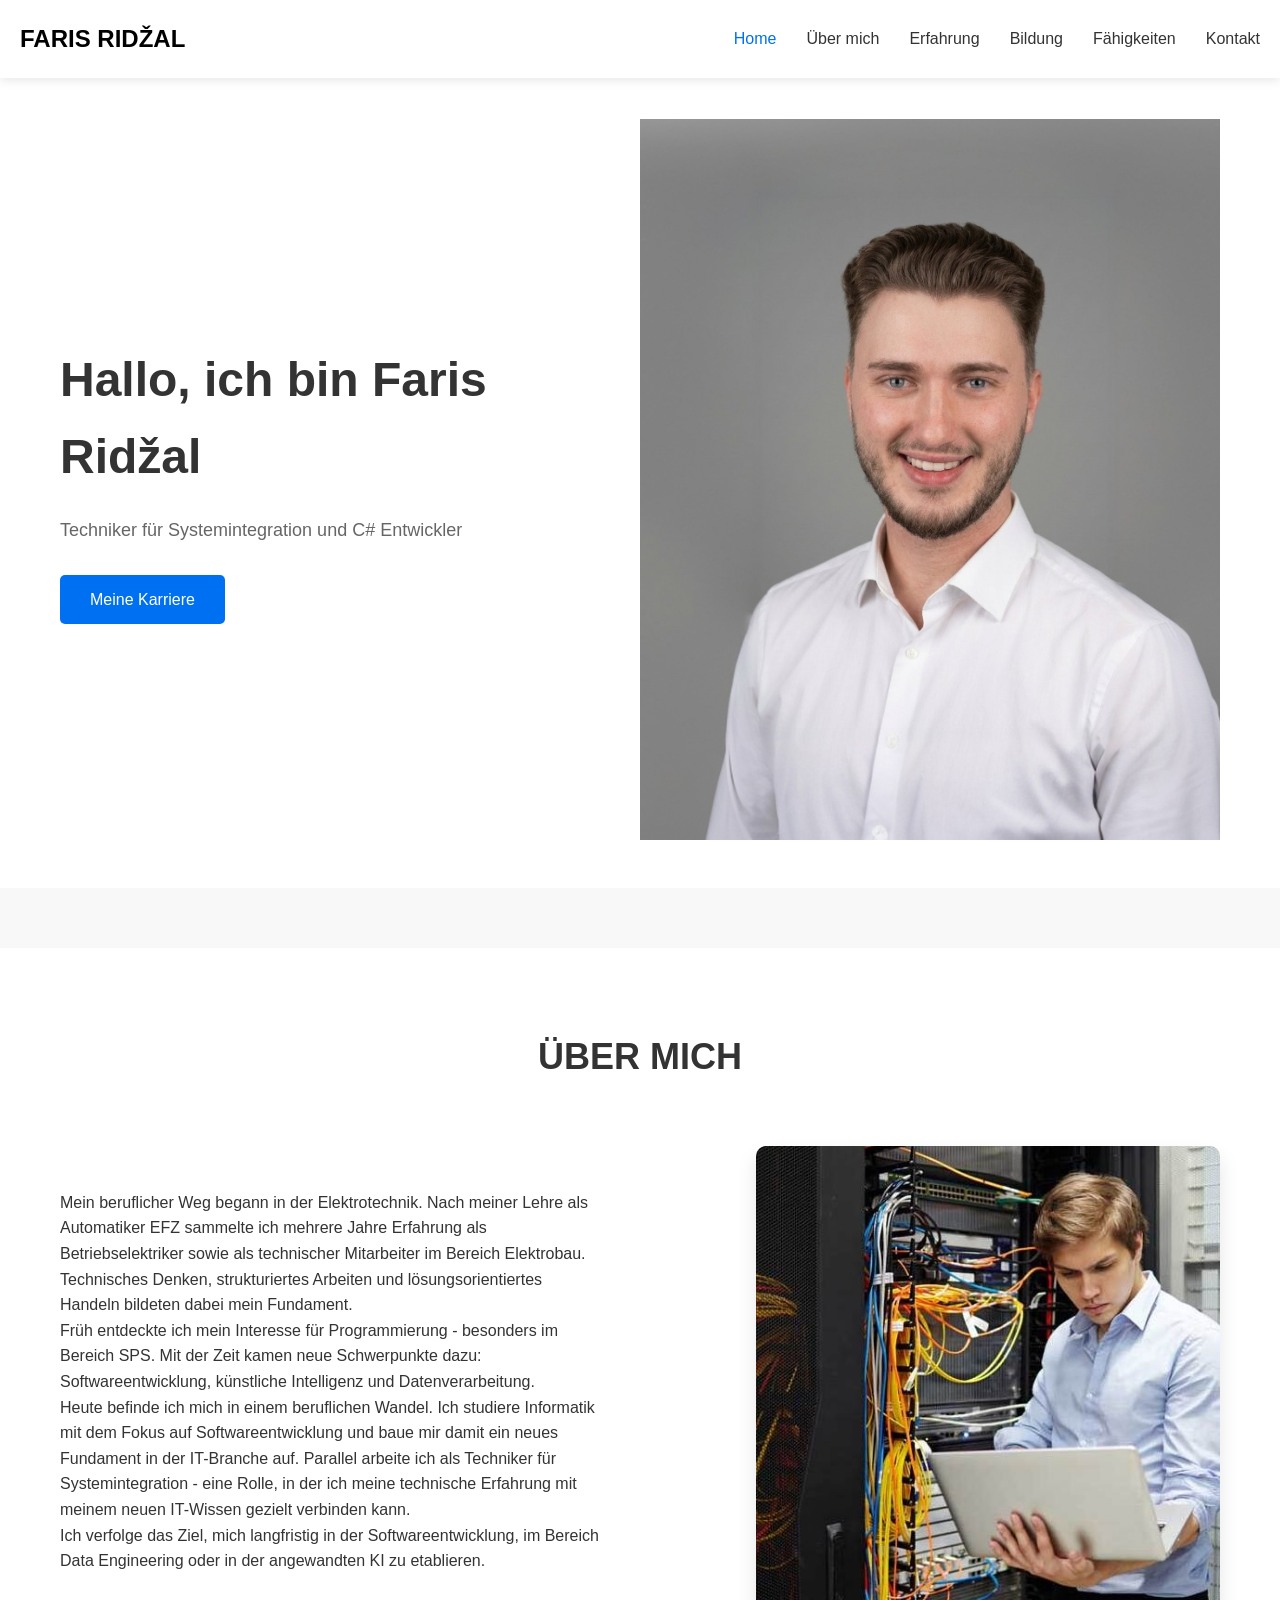
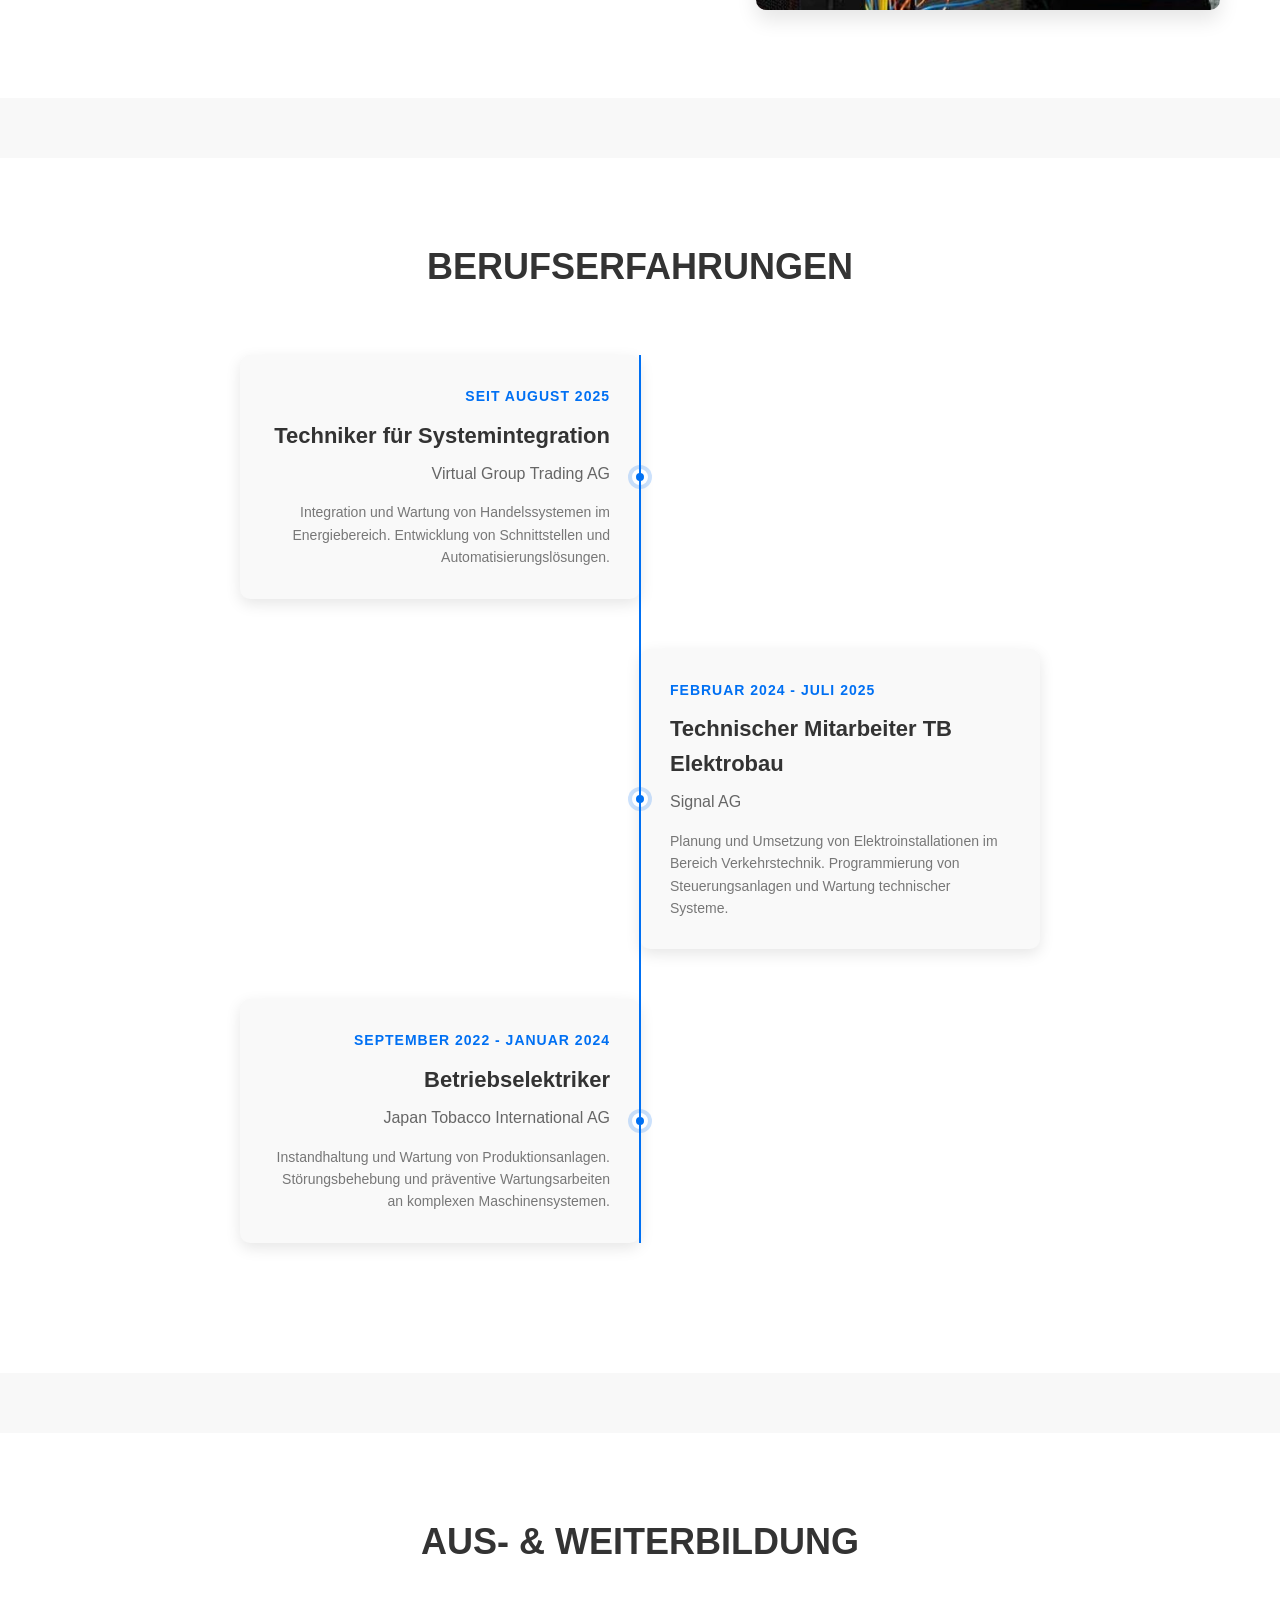
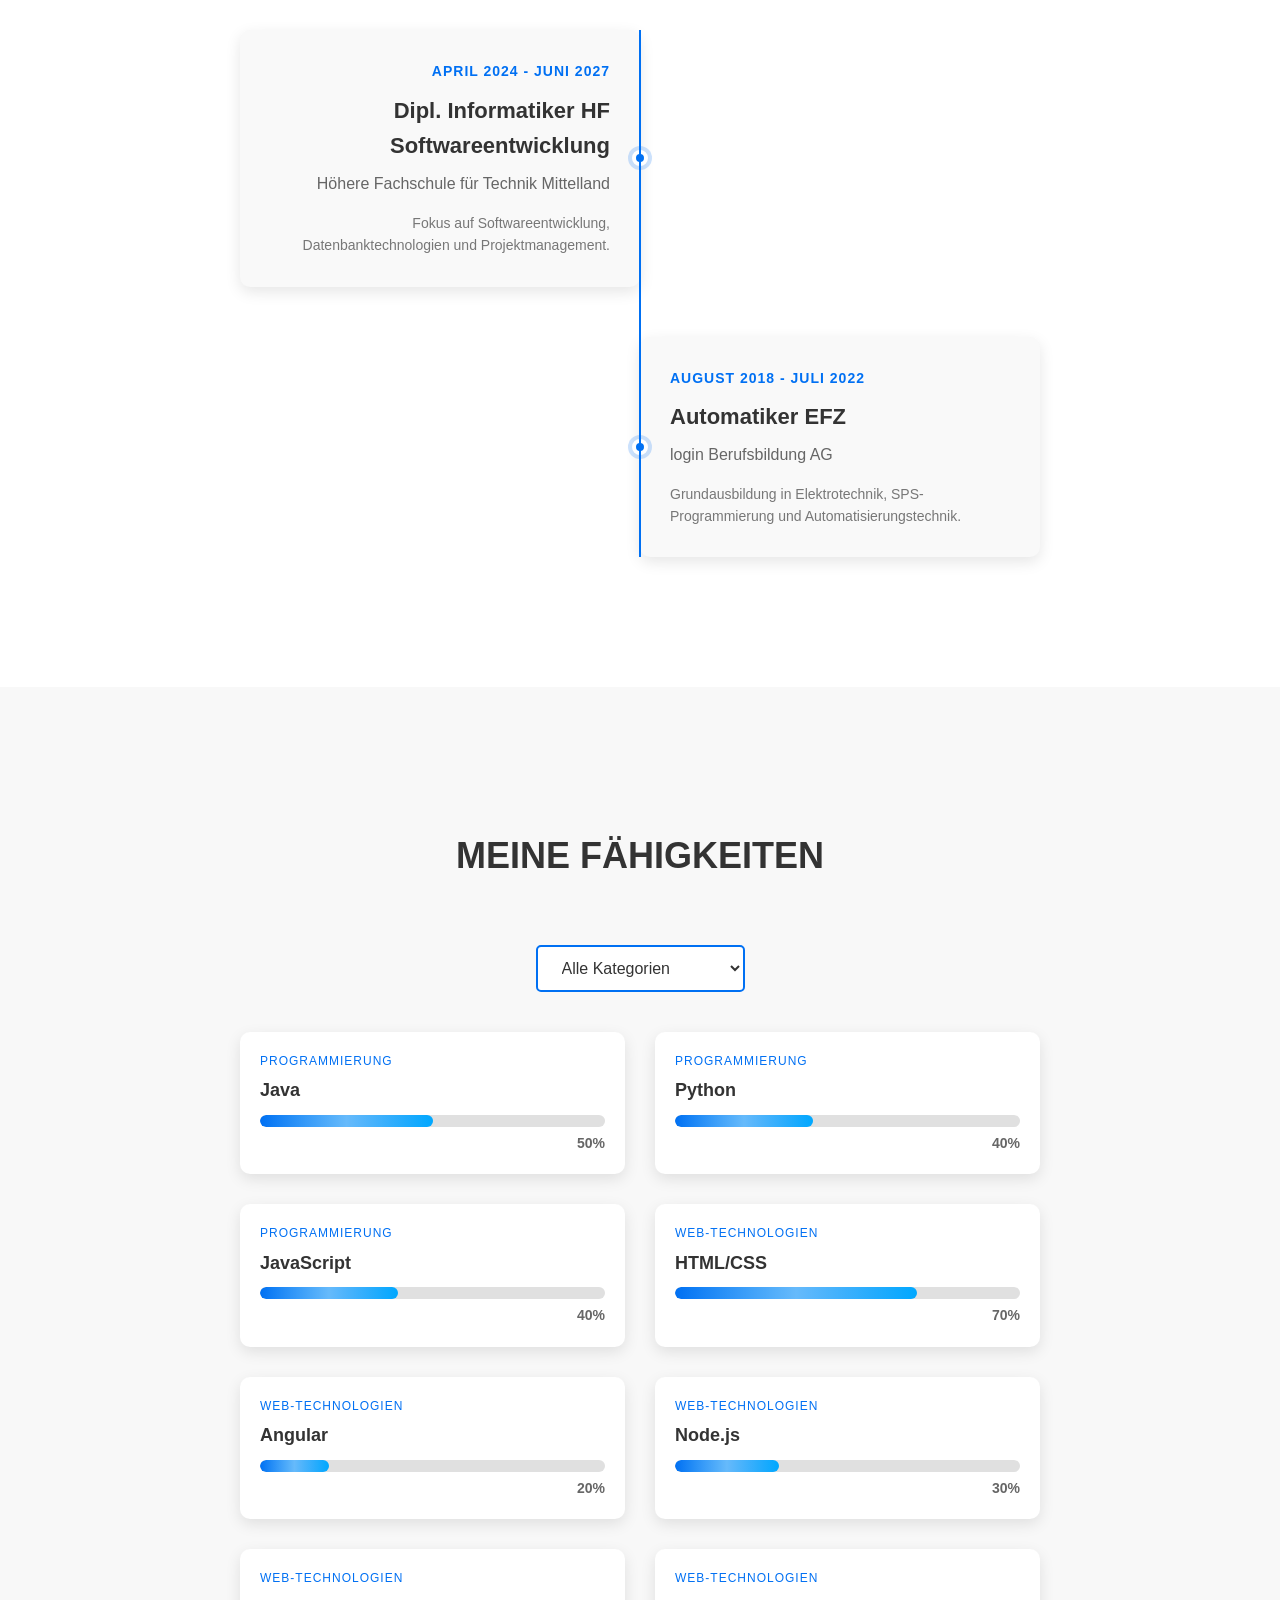
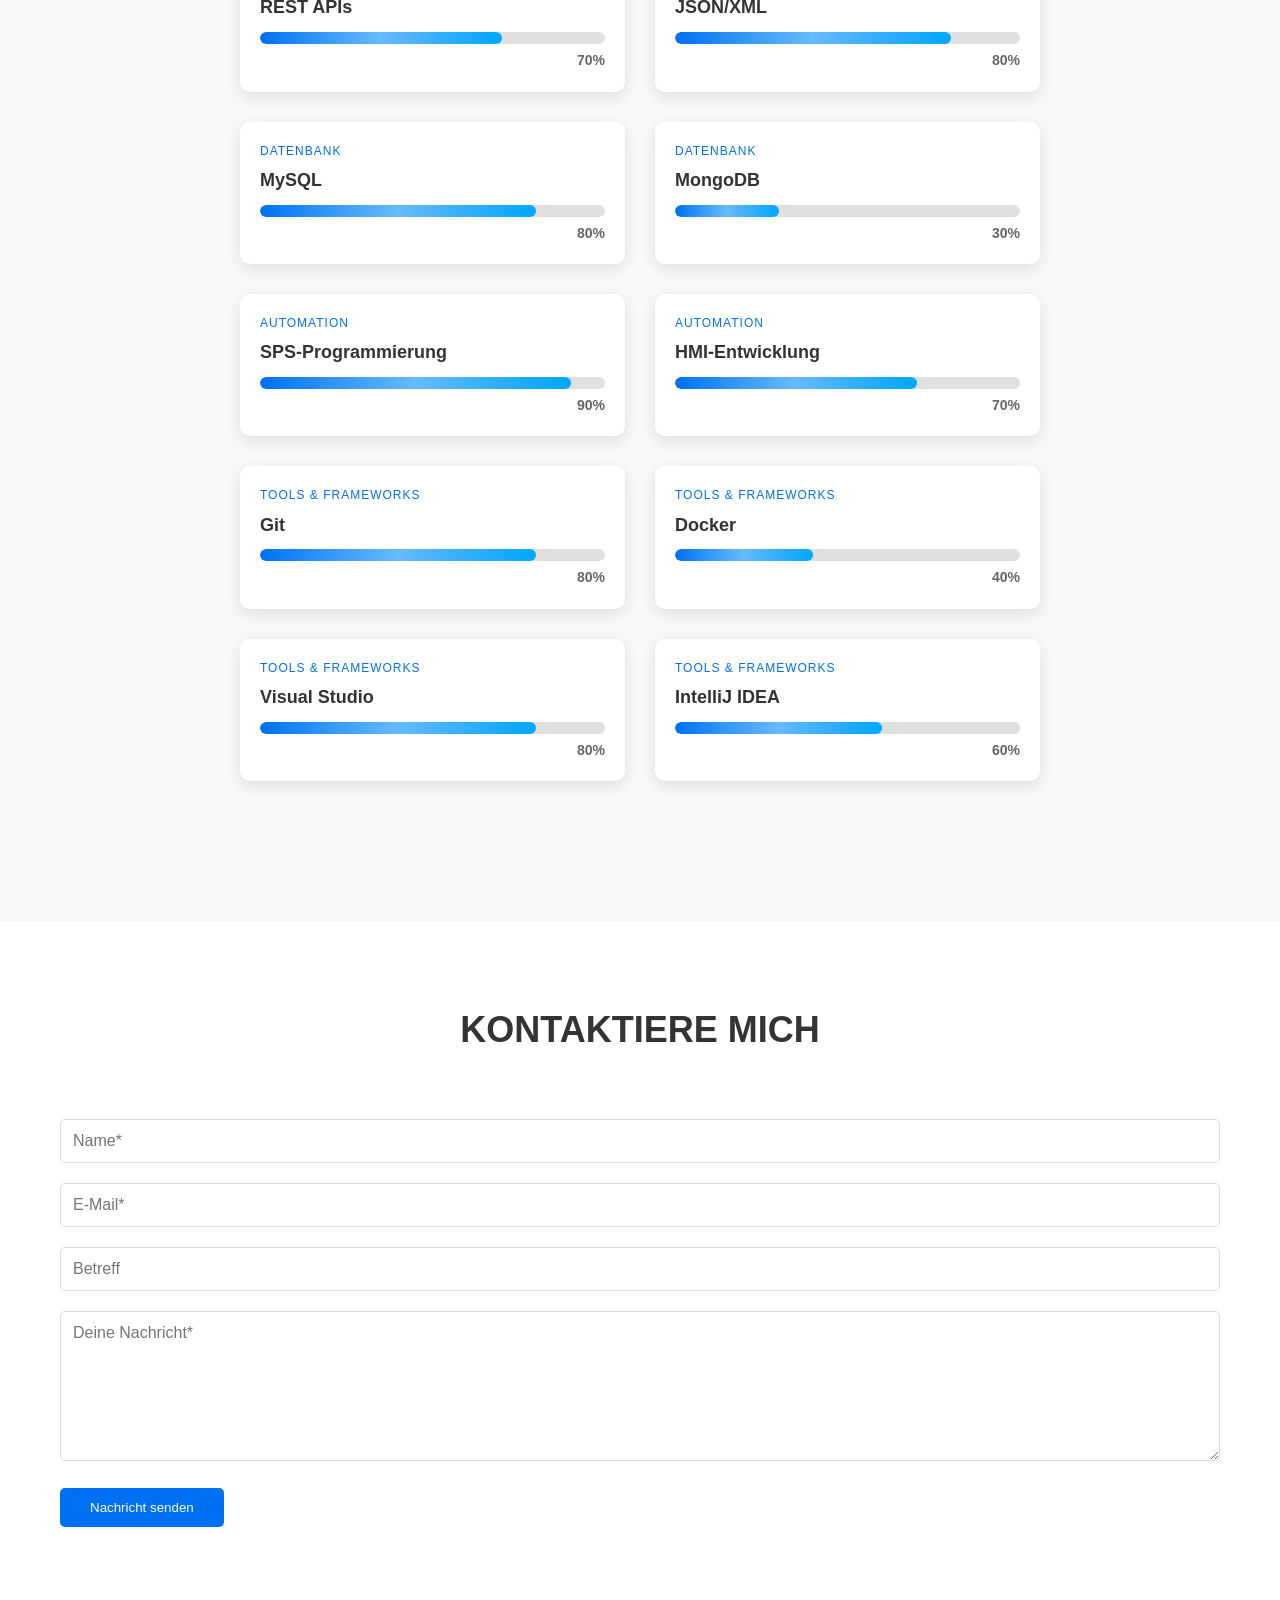
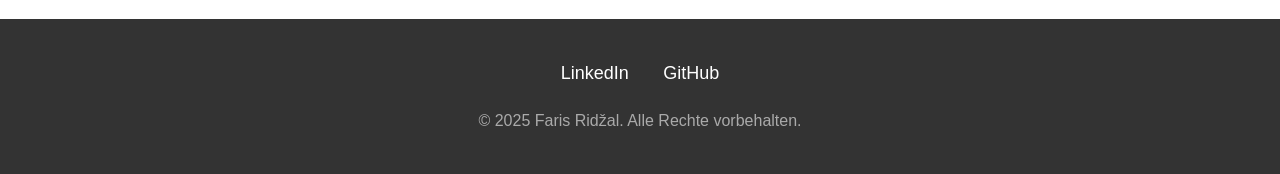
==== src/index.html @ cea9e640 "feat: add initial CV website" ====
<!DOCTYPE html>
<html lang="de">

<head>
    <meta charset="UTF-8">
    <meta name="viewport" content="width=device-width, initial-scale=1.0">
    <title>CV - Faris Ridžal</title>
    <link rel="stylesheet" href="styles.css">

    <!-- SEO Meta Tags -->
    <meta name="description" content="Lebenslauf von Faris Ridžal. Techniker für Systemintegration und C# Entwickler">
    <meta name="keywords"
        content="Techniker, Systemintegration, CV, Lebenslauf, Informatik, Computer Science, Softwareentwicklung, Java, C#, Web, SQL, SPS, Schnittstellen">
    <meta name="author" content="Faris Ridžal">
    <meta name="robots" content="index, follow">
    <meta name="language" content="de">

    <!-- Open Graph / Facebook -->
    <meta property="og:type" content="website">
    <meta property="og:url" content="https://farisridzal.me/">
    <meta property="og:title" content="CV - Faris Ridžal">
    <meta property="og:description"
        content="Lebenslauf von Faris Ridžal. Techniker für Systemintegration und C# Entwickler">
    <meta property="og:image" content="https://farisridzal.me/images/og-image.jpg">
    <meta property="og:image:width" content="1200">
    <meta property="og:image:height" content="630">
    <meta property="og:locale" content="de_DE">
    <meta property="og:site_name" content="CV - Faris Ridžal">

    <!-- Twitter Card -->
    <meta name="twitter:card" content="summary_large_image">
    <meta name="twitter:url" content="https://farisridzal.me/">
    <meta name="twitter:title" content="CV - Faris Ridžal">
    <meta name="twitter:description"
        content="Lebenslauf von Faris Ridžal. Techniker für Systemintegration und C# Entwickler">
    <meta name="twitter:image" content="https://farisridzal.me/images/twitter-card.jpg">
    <meta name="twitter:creator" content="@farisridzal">

    <!-- Additional Meta Tags -->
    <meta name="theme-color" content="#0070f3">
    <meta name="msapplication-TileColor" content="#0070f3">
    <meta name="msapplication-navbutton-color" content="#0070f3">
    <meta name="apple-mobile-web-app-status-bar-style" content="black-translucent">
    <meta name="apple-mobile-web-app-capable" content="yes">
    <meta name="apple-mobile-web-app-title" content="CV -  Faris Ridžal">

    <!-- Favicon -->
    <link rel="icon" type="image/png" href="images/favicon/favicon-96x96.png" sizes="96x96">
    <link rel="icon" type="image/svg+xml" href="images/favicon/favicon.svg">
    <link rel="shortcut icon" href="images/favicon.ico" />
    <link rel="apple-touch-icon" sizes="180x180" href="images/favicon/apple-touch-icon.png">
    <link rel="manifest" href="images/favicon/site.webmanifest">

</head>

<body>
    <!-- Header -->
    <header>
        <div class="nav-container">
            <a href="https://farisridzal.me/" class="logo">FARIS RIDŽAL</a>
            <button class="mobile-menu-btn">☰</button>
            <nav id="main-nav">
                <ul>
                    <li><a href="#home">Home</a></li>
                    <li><a href="#about">Über mich</a></li>
                    <li><a href="#erfahrung">Erfahrung</a></li>
                    <li><a href="#bildung">Bildung</a></li>
                    <li><a href="#skills">Fähigkeiten</a></li>
                    <li><a href="#contact">Kontakt</a></li>
                </ul>
            </nav>
        </div>
    </header>

    <!-- Hero Section -->
    <section class="hero" id="home">
        <div class="container">
            <div class="hero-content">
                <h1>Hallo, ich bin Faris Ridžal</h1>
                <p>Techniker für Systemintegration und C# Entwickler</p>
                <a href="#erfahrung" class="btn">Meine Karriere</a>
            </div>
            <div class="hero-image">
                <img src="images/profilbild.jpeg" alt="Profilbild">
            </div>
        </div>
    </section>

    <!-- Über Mich Section -->
    <section class="about" id="about">
        <div class="container">
            <h2 class="section-title">ÜBER MICH</h2>
            <div class="about-content">
                <div class="about-text">
                    <p>Mein beruflicher Weg begann in der Elektrotechnik. Nach meiner Lehre als Automatiker EFZ sammelte
                        ich mehrere Jahre Erfahrung als Betriebselektriker sowie als technischer Mitarbeiter im Bereich
                        Elektrobau. Technisches Denken, strukturiertes Arbeiten und lösungsorientiertes Handeln bildeten
                        dabei mein Fundament.</p>
                    <p>Früh entdeckte ich mein Interesse für Programmierung - besonders im Bereich SPS. Mit der Zeit
                        kamen neue Schwerpunkte dazu: Softwareentwicklung, künstliche Intelligenz und Datenverarbeitung.
                    </p>
                    <p>Heute befinde ich mich in einem beruflichen Wandel. Ich studiere Informatik mit dem Fokus auf
                        Softwareentwicklung und baue mir damit ein neues Fundament in der IT-Branche auf. Parallel
                        arbeite ich als Techniker für Systemintegration - eine Rolle, in der ich meine technische
                        Erfahrung mit meinem neuen IT-Wissen gezielt verbinden kann.</p>
                    <p>Ich verfolge das Ziel, mich langfristig in der Softwareentwicklung, im Bereich Data Engineering
                        oder in der angewandten KI zu etablieren.</p>
                </div>
                <div class="about-image">
                    <img src="images/ueber-mich.png" alt="Über mich">
                </div>
            </div>
        </div>
    </section>

    <!-- Erfahrung Section -->
    <section class="timeline-section" id="erfahrung">
        <div class="container">
            <h2 class="section-title">BERUFSERFAHRUNGEN</h2>
            <div class="timeline">
                <div class="timeline-item">
                    <a href="https://www.vgt.energy/home/" target="_blank" class="timeline-link">
                        <div class="timeline-content">
                            <div class="timeline-date">seit August 2025</div>
                            <h3 class="timeline-title">Techniker für Systemintegration</h3>
                            <div class="timeline-company">Virtual Group Trading AG</div>
                            <div class="timeline-description">
                                Integration und Wartung von Handelssystemen im Energiebereich. Entwicklung von
                                Schnittstellen und Automatisierungslösungen.
                            </div>
                        </div>
                    </a>
                    <div class="timeline-dot"></div>
                </div>

                <div class="timeline-item">
                    <a href="https://www.signal.ch/" target="_blank" class="timeline-link">
                        <div class="timeline-content">
                            <div class="timeline-date">Februar 2024 - Juli 2025</div>
                            <h3 class="timeline-title">Technischer Mitarbeiter TB Elektrobau</h3>
                            <div class="timeline-company">Signal AG</div>
                            <div class="timeline-description">
                                Planung und Umsetzung von Elektroinstallationen im Bereich Verkehrstechnik.
                                Programmierung von Steuerungsanlagen und Wartung technischer Systeme.
                            </div>
                        </div>
                    </a>
                    <div class="timeline-dot"></div>
                </div>

                <div class="timeline-item">
                    <a href="https://www.jti.com/de/our-company/where-we-operate/switzerland/" target="_blank"
                        class="timeline-link">
                        <div class="timeline-content">
                            <div class="timeline-date">September 2022 - Januar 2024</div>
                            <h3 class="timeline-title">Betriebselektriker</h3>
                            <div class="timeline-company">Japan Tobacco International AG</div>
                            <div class="timeline-description">
                                Instandhaltung und Wartung von Produktionsanlagen. Störungsbehebung und präventive
                                Wartungsarbeiten an komplexen Maschinensystemen.
                            </div>
                        </div>
                    </a>
                    <div class="timeline-dot"></div>
                </div>
            </div>
        </div>
    </section>

    <!-- Bildung Section -->
    <section class="timeline-section" id="bildung">
        <div class="container">
            <h2 class="section-title">AUS- & WEITERBILDUNG</h2>
            <div class="timeline">
                <div class="timeline-item">
                    <a href="https://www.hftm.ch/de/" target="_blank" class="timeline-link">
                        <div class="timeline-content">
                            <div class="timeline-date">April 2024 - Juni 2027</div>
                            <h3 class="timeline-title">Dipl. Informatiker HF Softwareentwicklung</h3>
                            <div class="timeline-company">Höhere Fachschule für Technik Mittelland</div>
                            <div class="timeline-description">
                                Fokus auf Softwareentwicklung, Datenbanktechnologien und Projektmanagement.
                            </div>
                        </div>
                    </a>
                    <div class="timeline-dot"></div>
                </div>

                <div class="timeline-item">
                    <a href="https://www.login.org/de/" target="_blank" class="timeline-link">
                        <div class="timeline-content">
                            <div class="timeline-date">August 2018 - Juli 2022</div>
                            <h3 class="timeline-title">Automatiker EFZ</h3>
                            <div class="timeline-company">login Berufsbildung AG</div>
                            <div class="timeline-description">
                                Grundausbildung in Elektrotechnik, SPS-Programmierung und Automatisierungstechnik.
                            </div>
                        </div>
                    </a>
                    <div class="timeline-dot"></div>
                </div>
            </div>
        </div>
    </section>

    <!-- Skills Section -->
    <section class="skills" id="skills">
        <div class="container">
            <h2 class="section-title">MEINE FÄHIGKEITEN</h2>
            <div class="skills-filter">
                <select class="filter-select" id="category-filter">
                    <option value="alle">Alle Kategorien</option>
                    <option value="programmierung">Programmierung</option>
                    <option value="datenbank">Datenbank</option>
                    <option value="web">Web-Technologien</option>
                    <option value="automation">Automation</option>
                    <option value="tools">Tools & Frameworks</option>
                </select>
            </div>
            <div class="skills-container" id="skills-container">
            </div>
        </div>
    </section>

    <!-- Kontakt Section -->
    <section class="contact" id="contact">
        <div class="container">
            <h2 class="section-title">KONTAKTIERE MICH</h2>
            <form action="https://formspree.io/f/xvgqykjv" method="POST" id="contact-form">
                <div class="form-group">
                    <input type="text" class="form-control" name="name" placeholder="Name*" required>
                </div>
                <div class="form-group">
                    <input type="email" class="form-control" name="email" placeholder="E-Mail*" required>
                </div>
                <div class="form-group">
                    <input type="text" class="form-control" name="subject" placeholder="Betreff">
                </div>
                <div class="form-group">
                    <textarea class="form-control" name="message" placeholder="Deine Nachricht*" required></textarea>
                </div>
                <input type="hidden" name="_subject" value="Neue Nachricht über farisridzal.me">
                <input type="hidden" name="_honeypot" style="display:none">
                <button type="submit" class="btn">Nachricht senden</button>
                <p id="form-status" style="margin-top:12px;"></p>
            </form>
        </div>
    </section>

    <!-- Footer -->
    <footer>
        <div class="container">
            <div class="social-icons">
                <a href="https://www.linkedin.com/in/faris-rid%C5%BEal-b81a13236/" target="_blank">LinkedIn</a>
                <a href="https://github.com/farisridzal" target="_blank">GitHub</a>
            </div>
            <p class="copyright">© 2025 Faris Ridžal. Alle Rechte vorbehalten.</p>
        </div>
    </footer>
    <script src="script.js"></script>
</body>

</html>
---- src/styles.css ----
* {
    margin: 0;
    padding: 0;
    box-sizing: border-box;
    font-family: 'Helvetica Neue', Arial, sans-serif;
}

body {
    background-color: #f8f8f8;
    color: #333;
    line-height: 1.6;
}

.container {
    max-width: 1200px;
    margin: 0 auto;
    padding: 0 20px;
}

/* Header-Stil */
header {
    background-color: #fff;
    box-shadow: 0 2px 10px rgba(0, 0, 0, 0.1);
    position: sticky;
    top: 0;
    z-index: 100;
}

.nav-container {
    display: flex;
    justify-content: space-between;
    align-items: center;
    padding: 20px 20px;
    min-height: 70px;
}

.logo {
    font-weight: bold;
    font-size: 24px;
    color: #000;
    text-decoration: none;
    flex-shrink: 0;
}

nav ul {
    display: flex;
    list-style: none;
}

nav ul li {
    margin-left: 30px;
}

nav ul li a {
    text-decoration: none;
    color: #333;
    font-weight: 500;
    transition: color 0.3s;
}

nav ul li a:hover,
nav ul li a.active {
    color: #0070f3;
}

.mobile-menu-btn {
    display: none;
    background: none;
    border: none;
    font-size: 24px;
    cursor: pointer;
    padding: 5px;
}

/* Hero Section */
.hero {
    min-height: 90vh;
    display: flex;
    align-items: center;
    background-color: #fff;
    margin-bottom: 60px;
}

.hero .container {
    display: flex;
    align-items: center;
}

.hero-content {
    width: 50%;
    padding-right: 40px;
}

.hero-image {
    width: 50%;
    overflow: hidden;
}

.hero-image img {
    width: 100%;
    height: auto;
    object-fit: cover;
}

.hero h1 {
    font-size: 48px;
    margin-bottom: 20px;
    font-weight: 700;
}

.hero p {
    font-size: 18px;
    margin-bottom: 30px;
    color: #666;
}

.btn {
    display: inline-block;
    padding: 12px 30px;
    background-color: #0070f3;
    color: #fff;
    text-decoration: none;
    border-radius: 5px;
    font-weight: 500;
    transition: background-color 0.3s;
    border: none;
    cursor: pointer;
}

.btn:hover {
    background-color: #0051b3;
}

/* Über Mich Section */
.about {
    padding: 80px 0;
    background-color: #fff;
    margin-bottom: 60px;
}

.section-title {
    font-size: 36px;
    margin-bottom: 60px;
    text-align: center;
    color: #333;
    font-weight: 700;
}

.about-content {
    display: flex;
    align-items: center;
    justify-content: space-between;
}

.about-text {
    width: 50%;
    padding-right: 40px;
}

.about-image {
    width: 40%;
}

.about-image img {
    width: 100%;
    border-radius: 10px;
    box-shadow: 0 10px 20px rgba(0, 0, 0, 0.1);
}

/* Timeline Sections - Erfahrung & Bildung */
.timeline-section {
    padding: 80px 0;
    background-color: #fff;
    margin-bottom: 60px;
}

.timeline {
    position: relative;
    max-width: 800px;
    margin: 0 auto;
}

.timeline::after {
    content: '';
    position: absolute;
    width: 2px;
    background-color: #0070f3;
    top: 0;
    bottom: 0;
    left: 50%;
    margin-left: -1px;
}

.timeline-item {
    position: relative;
    margin-bottom: 50px;
    opacity: 0;
    transform: translateY(50px);
    transition: all 0.6s ease;
}

.timeline-item.animate {
    opacity: 1;
    transform: translateY(0);
}

.timeline-item:nth-child(odd) {
    padding-right: 50%;
    text-align: right;
}

.timeline-item:nth-child(even) {
    padding-left: 50%;
    text-align: left;
}

.timeline-content {
    background-color: #f9f9f9;
    padding: 30px;
    border-radius: 10px;
    box-shadow: 0 5px 15px rgba(0, 0, 0, 0.1);
    position: relative;
    transition: transform 0.3s ease;
}

.timeline-link {
    text-decoration: none;
    color: inherit;
    display: block;
}

.timeline-content:hover {
    transform: translateY(-5px);
}

.timeline-item:nth-child(odd) .timeline-content::after {
    content: '';
    position: absolute;
    top: 50%;
    right: -15px;
    margin-top: -15px;
    width: 0;
    height: 0;
    border: 15px solid transparent;
    border-left-color: #f9f9f9;
}

.timeline-item:nth-child(even) .timeline-content::after {
    content: '';
    position: absolute;
    top: 50%;
    left: -15px;
    margin-top: -15px;
    width: 0;
    height: 0;
    border: 15px solid transparent;
    border-right-color: #f9f9f9;
}

.timeline-date {
    font-size: 14px;
    color: #0070f3;
    font-weight: 600;
    margin-bottom: 10px;
    text-transform: uppercase;
    letter-spacing: 1px;
}

.timeline-title {
    font-size: 22px;
    font-weight: 700;
    margin-bottom: 8px;
    color: #333;
}

.timeline-company {
    font-size: 16px;
    color: #666;
    font-weight: 500;
    margin-bottom: 15px;
}

.timeline-description {
    font-size: 14px;
    color: #777;
    line-height: 1.6;
}

.timeline-dot {
    position: absolute;
    width: 16px;
    height: 16px;
    background-color: #0070f3;
    border: 4px solid #fff;
    border-radius: 50%;
    top: 50%;
    left: 50%;
    transform: translate(-50%, -50%);
    z-index: 10;
    box-shadow: 0 0 0 4px rgba(0, 112, 243, 0.2);
}

/* Skills Section */
.skills {
    padding: 80px 0;
    background-color: #f8f8f8;
    margin-bottom: 60px;
}

.skills-filter {
    text-align: center;
    margin-bottom: 40px;
}

.filter-select {
    padding: 12px 20px;
    border: 2px solid #0070f3;
    border-radius: 5px;
    background-color: #fff;
    color: #333;
    font-size: 16px;
    cursor: pointer;
    min-width: 200px;
}

.skills-container {
    display: grid;
    grid-template-columns: repeat(auto-fit, minmax(300px, 1fr));
    gap: 30px;
    max-width: 800px;
    margin: 0 auto;
}

.skill {
    background-color: #fff;
    padding: 20px;
    border-radius: 10px;
    box-shadow: 0 5px 15px rgba(0, 0, 0, 0.1);
    transition: all 0.3s ease;
    opacity: 1;
    transform: scale(1);
}

.skill.hidden {
    display: none;
}

.skill h3 {
    margin-bottom: 10px;
    color: #333;
    font-size: 18px;
}

.skill-category {
    font-size: 12px;
    color: #0070f3;
    text-transform: uppercase;
    letter-spacing: 1px;
    margin-bottom: 5px;
}

.progress-bar {
    width: 100%;
    height: 12px;
    background-color: #e0e0e0;
    border-radius: 6px;
    overflow: hidden;
    position: relative;
}

.progress {
    height: 100%;
    background: linear-gradient(90deg, #0070f3, #00a8ff);
    width: 0;
    transition: width 1.5s ease-in-out;
    border-radius: 6px;
    position: relative;
}

.progress::after {
    content: '';
    position: absolute;
    top: 0;
    left: 0;
    bottom: 0;
    right: 0;
    background: linear-gradient(90deg, transparent, rgba(255, 255, 255, 0.4), transparent);
    animation: shimmer 2s infinite;
}

@keyframes shimmer {
    0% {
        transform: translateX(-100%);
    }

    100% {
        transform: translateX(100%);
    }
}

.skill-percentage {
    text-align: right;
    margin-top: 5px;
    font-size: 14px;
    color: #666;
    font-weight: 600;
}

/* Kontakt-Formular */
.contact {
    padding: 80px 0;
    background-color: #fff;
}

.form-group {
    margin-bottom: 20px;
}

.form-control {
    width: 100%;
    padding: 12px;
    border: 1px solid #ddd;
    border-radius: 5px;
    font-size: 16px;
}

textarea.form-control {
    min-height: 150px;
}

/* Footer */
footer {
    background-color: #333;
    color: #fff;
    padding: 40px 0;
    text-align: center;
}

.social-icons {
    margin-bottom: 20px;
}

.social-icons a {
    color: #fff;
    font-size: 18px;
    margin: 0 15px;
    text-decoration: none;
    transition: color 0.3s;
}

.social-icons a:hover {
    color: #0070f3;
}

.copyright {
    color: #aaa;
}

/* Responsive Design */
@media (max-width: 768px) {
    .container {
        padding: 0 15px;
    }

    .nav-container {
        padding: 15px 15px;
        position: relative;
    }

    .logo {
        font-size: 20px;
    }

    nav {
        display: none;
        position: absolute;
        top: 100%;
        left: 0;
        right: 0;
        background-color: #fff;
        box-shadow: 0 2px 10px rgba(0, 0, 0, 0.1);
        padding: 20px;
        z-index: 1000;
    }

    nav.active {
        display: block;
    }

    nav ul {
        flex-direction: column;
        align-items: center;
    }

    nav ul li {
        margin: 10px 0;
        margin-left: 0;
    }

    .mobile-menu-btn {
        display: block;
    }

    .hero {
        min-height: auto;
        padding: 40px 0;
    }

    .hero .container {
        flex-direction: column;
        text-align: center;
    }

    .hero-content,
    .hero-image {
        width: 100%;
        padding-right: 0;
        margin-bottom: 30px;
    }

    .hero h1 {
        font-size: 32px;
    }

    .about-content {
        flex-direction: column-reverse;
        text-align: center;
    }

    .about-text,
    .about-image {
        width: 100%;
        padding-right: 0;
        margin-bottom: 30px;
    }

    .section-title {
        font-size: 28px;
        margin-bottom: 40px;
    }

    .skills-container {
        grid-template-columns: 1fr;
        gap: 20px;
    }

    /* Mobile Timeline */
    .timeline::after {
        left: 20px;
    }

    .timeline-item {
        padding-left: 50px;
        text-align: left;
    }

    .timeline-item:nth-child(odd) {
        padding-right: 0;
        text-align: left;
    }

    .timeline-item:nth-child(even) {
        padding-left: 50px;
    }

    .timeline-dot {
        left: 20px;
    }

    .timeline-item:nth-child(odd) .timeline-content::after,
    .timeline-item:nth-child(even) .timeline-content::after {
        left: -15px;
        border: 15px solid transparent;
        border-right-color: #f9f9f9;
        border-left-color: transparent;
    }
}

@media (max-width: 480px) {
    .container {
        padding: 0 10px;
    }

    .nav-container {
        padding: 10px;
    }

    .hero {
        padding: 20px 0;
    }

    .hero h1 {
        font-size: 24px;
    }

    .hero p {
        font-size: 16px;
    }

    .section-title {
        font-size: 24px;
    }

    .timeline-content {
        padding: 20px;
    }
}
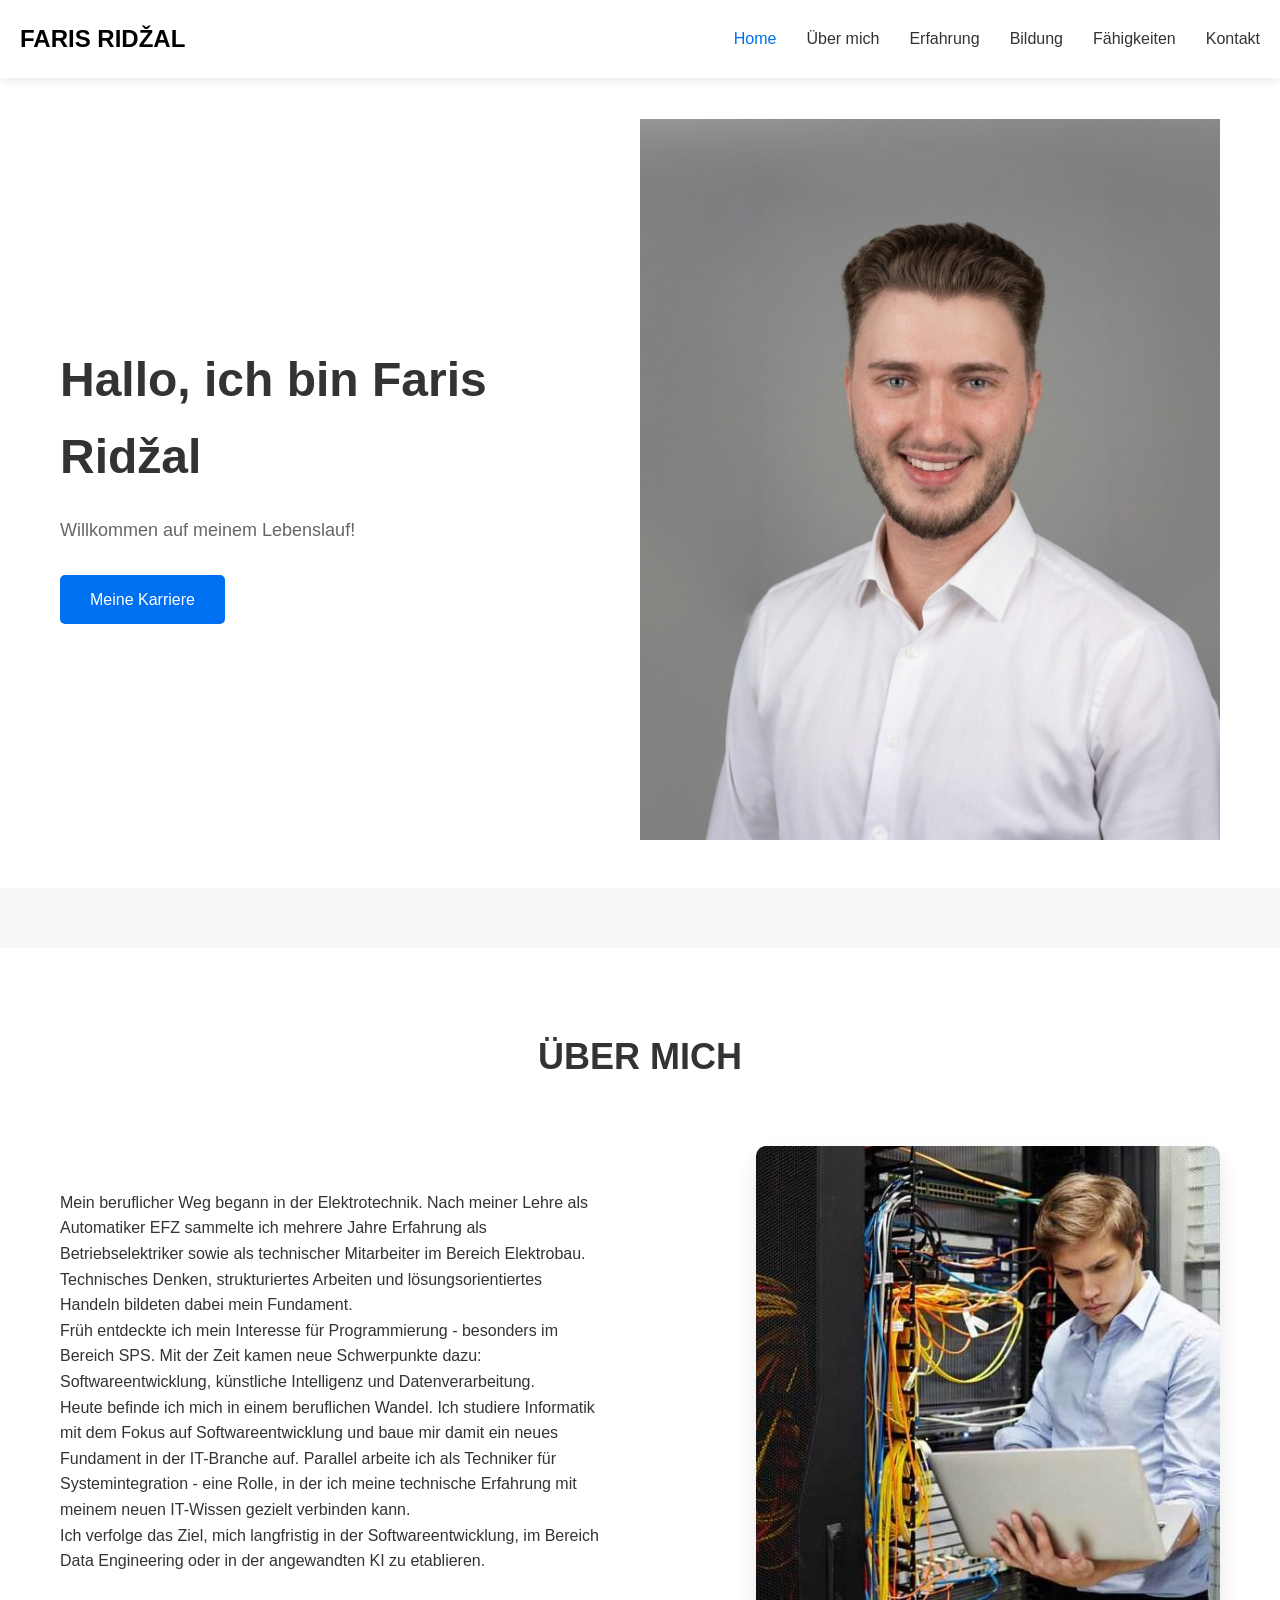
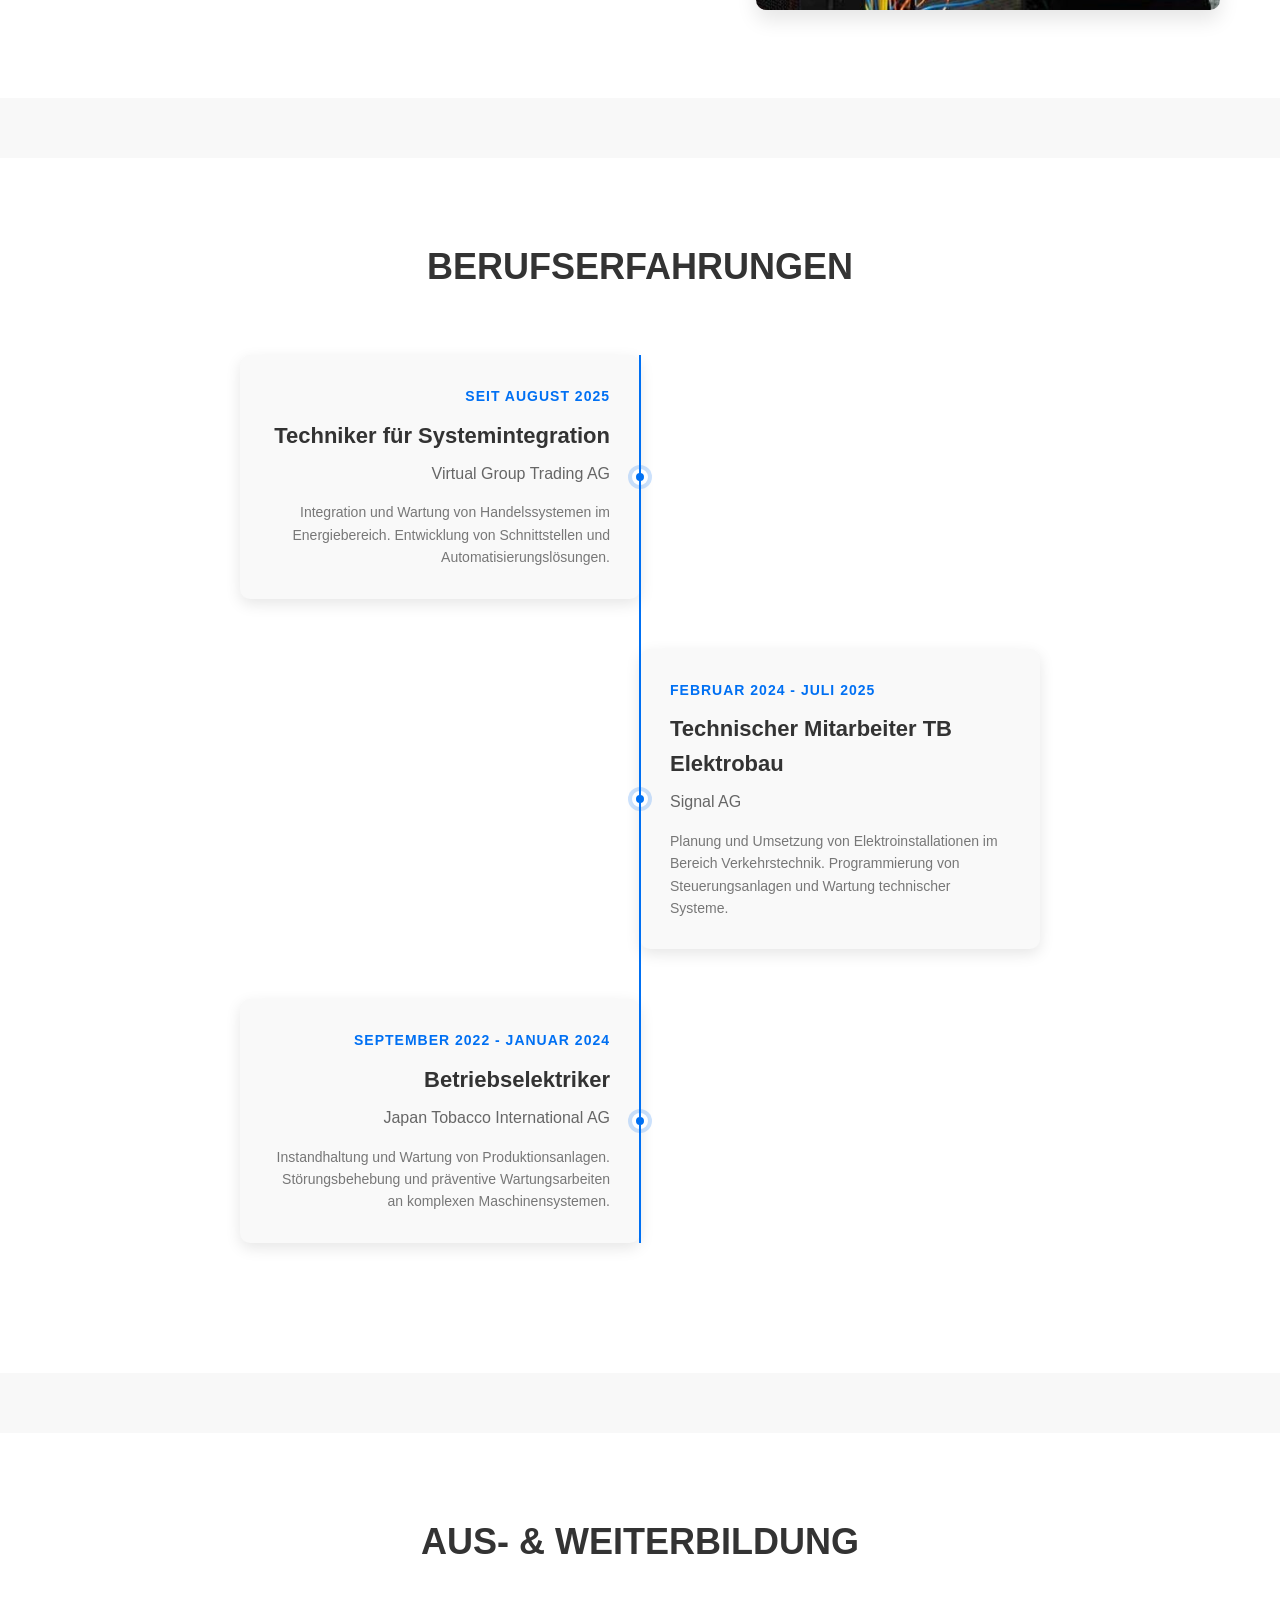
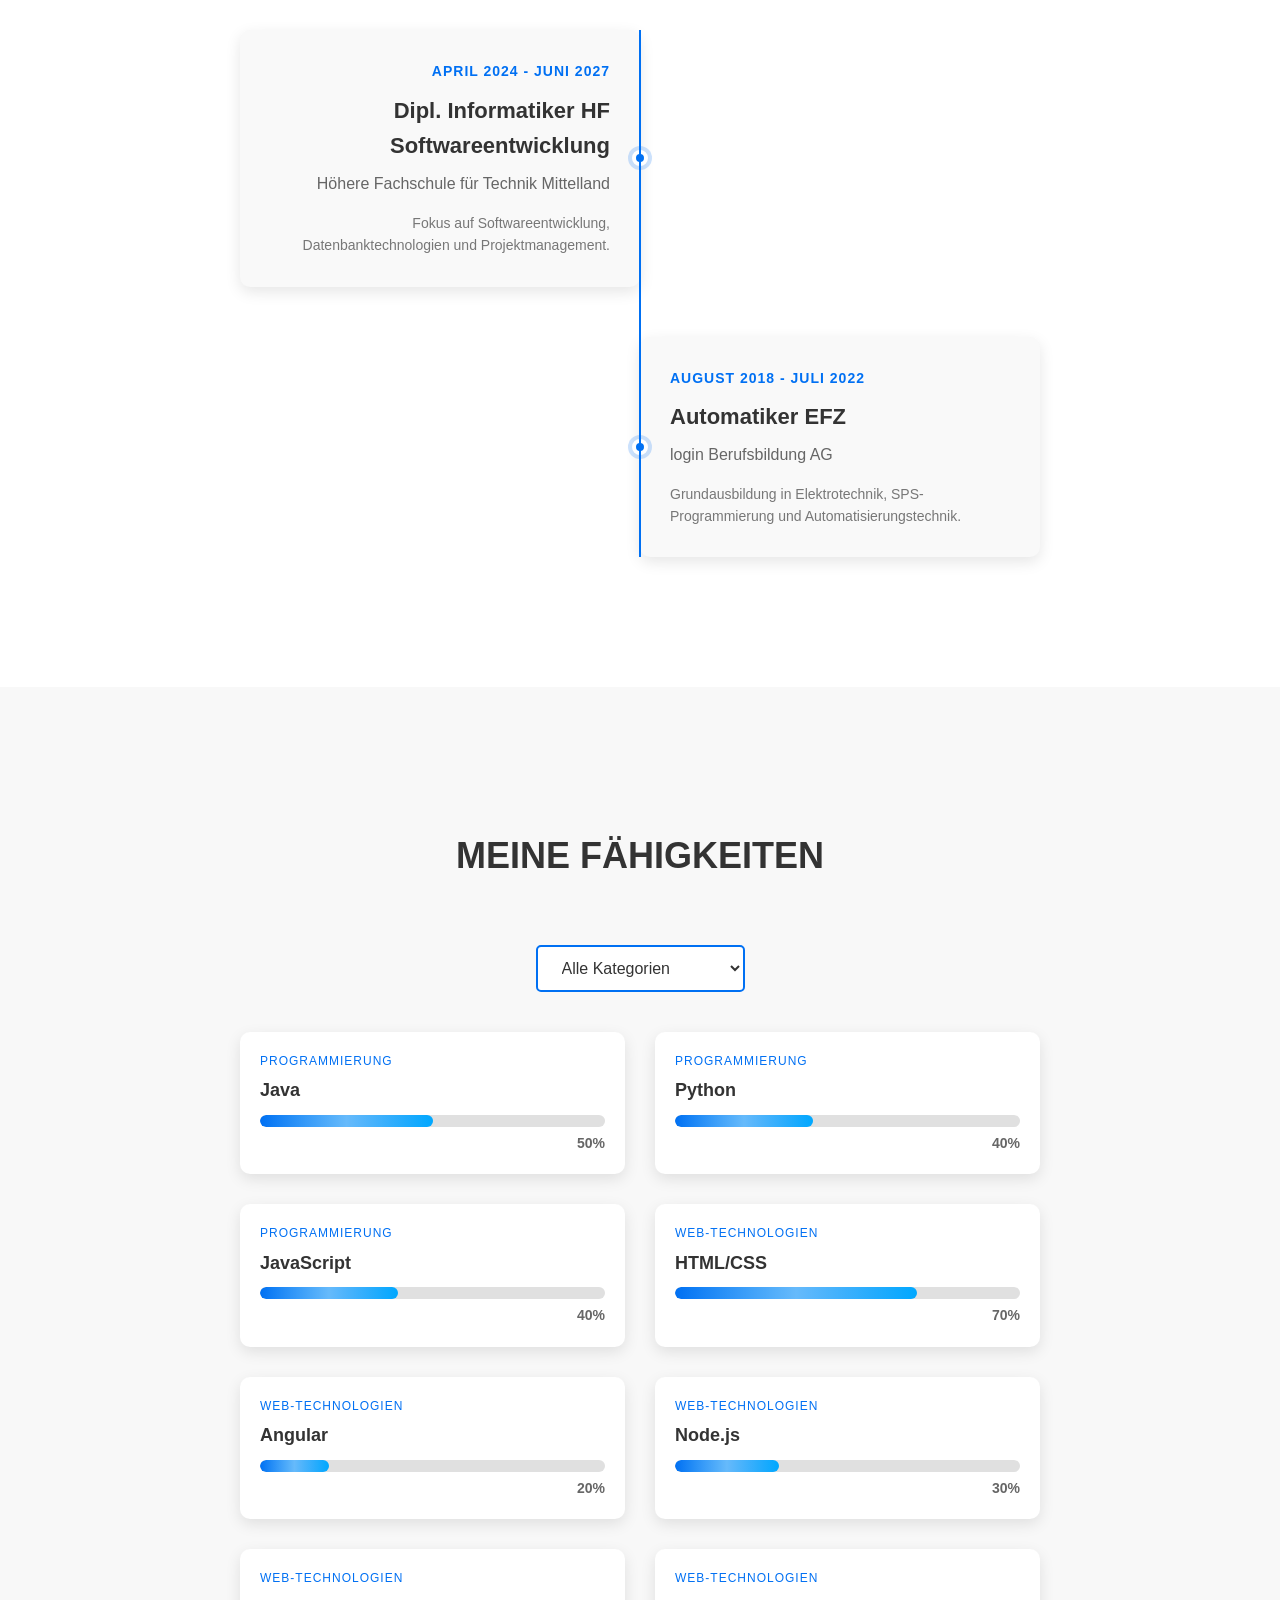
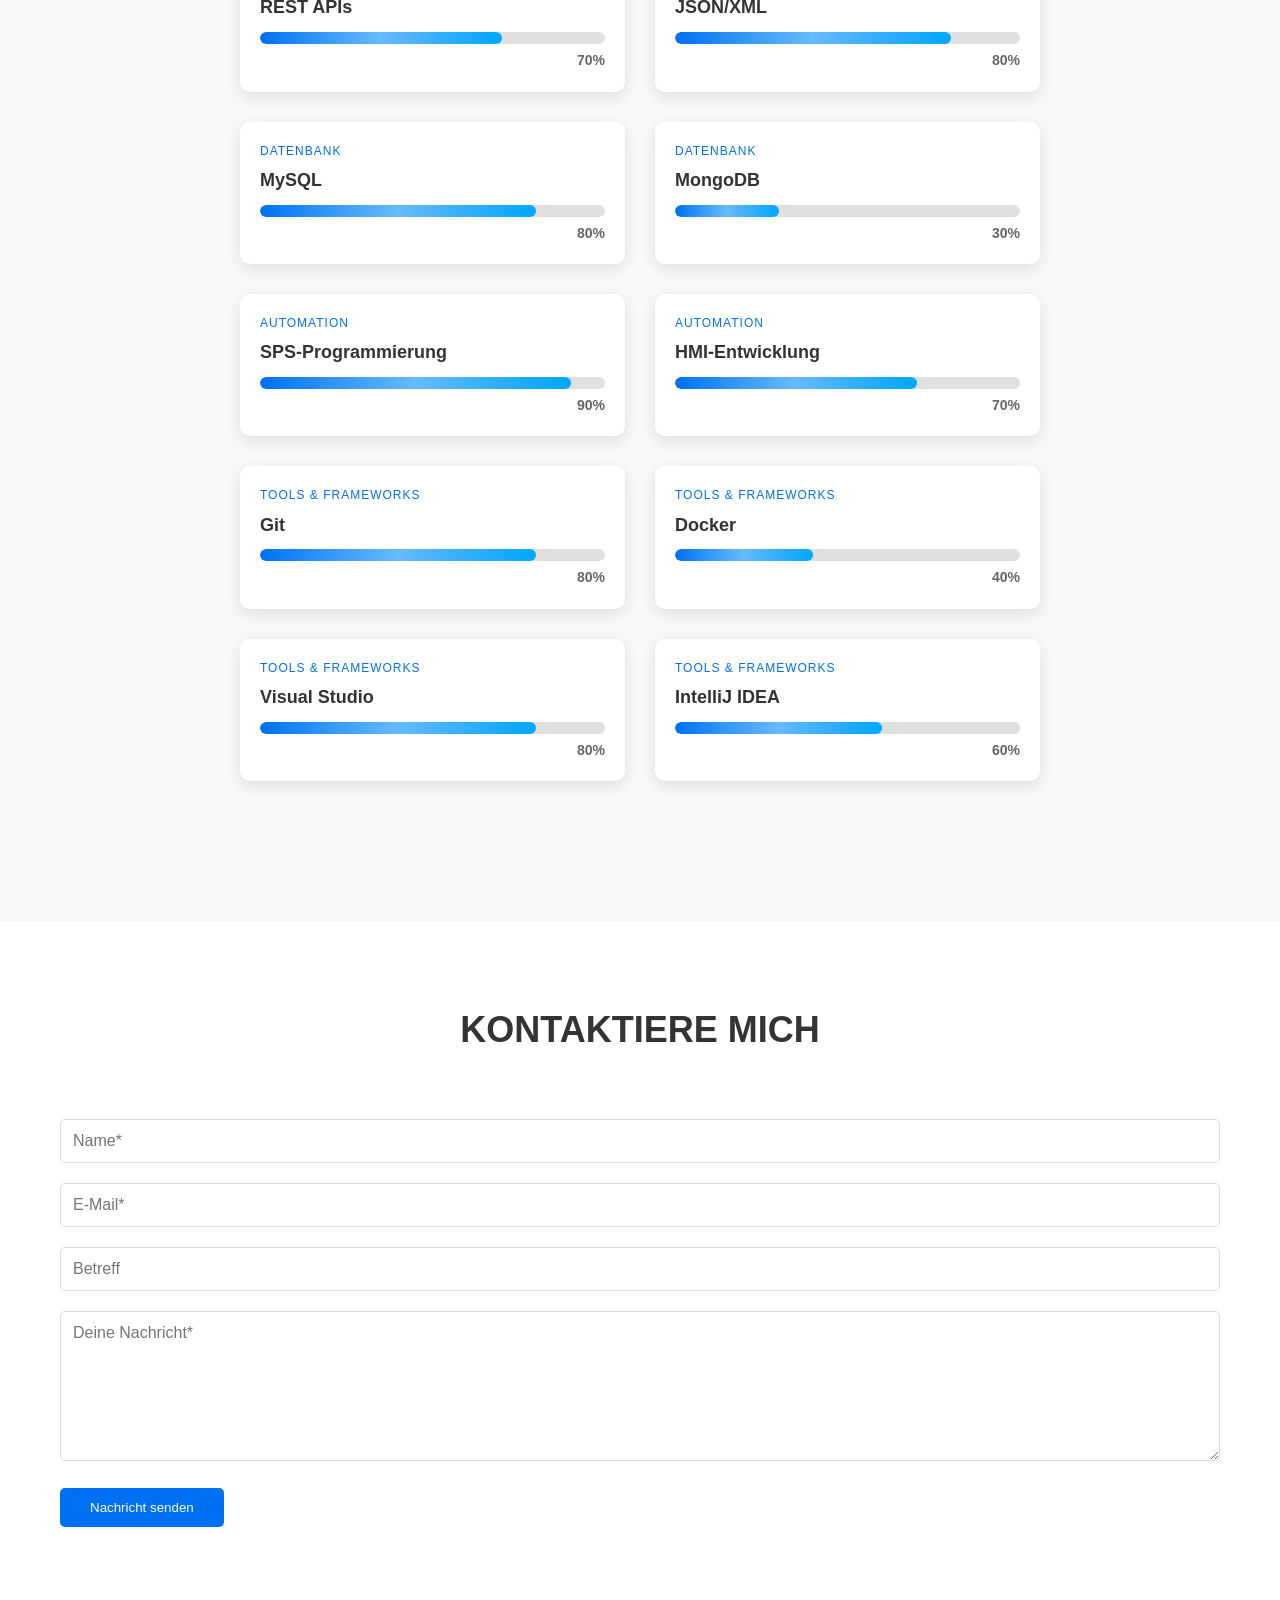
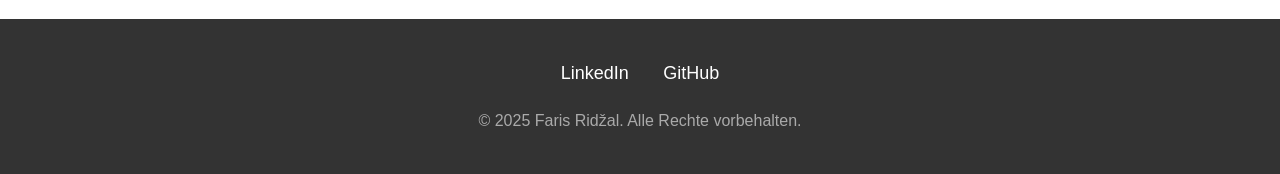
==== commit aff53ded: "fix: changed subtext in hero section" ====
--- a/src/index.html
+++ b/src/index.html
@@ -77,7 +77,7 @@
         <div class="container">
             <div class="hero-content">
                 <h1>Hallo, ich bin Faris Ridžal</h1>
-                <p>Techniker für Systemintegration und C# Entwickler</p>
+                <p>Willkommen auf meinem Lebenslauf!</p>
                 <a href="#erfahrung" class="btn">Meine Karriere</a>
             </div>
             <div class="hero-image">
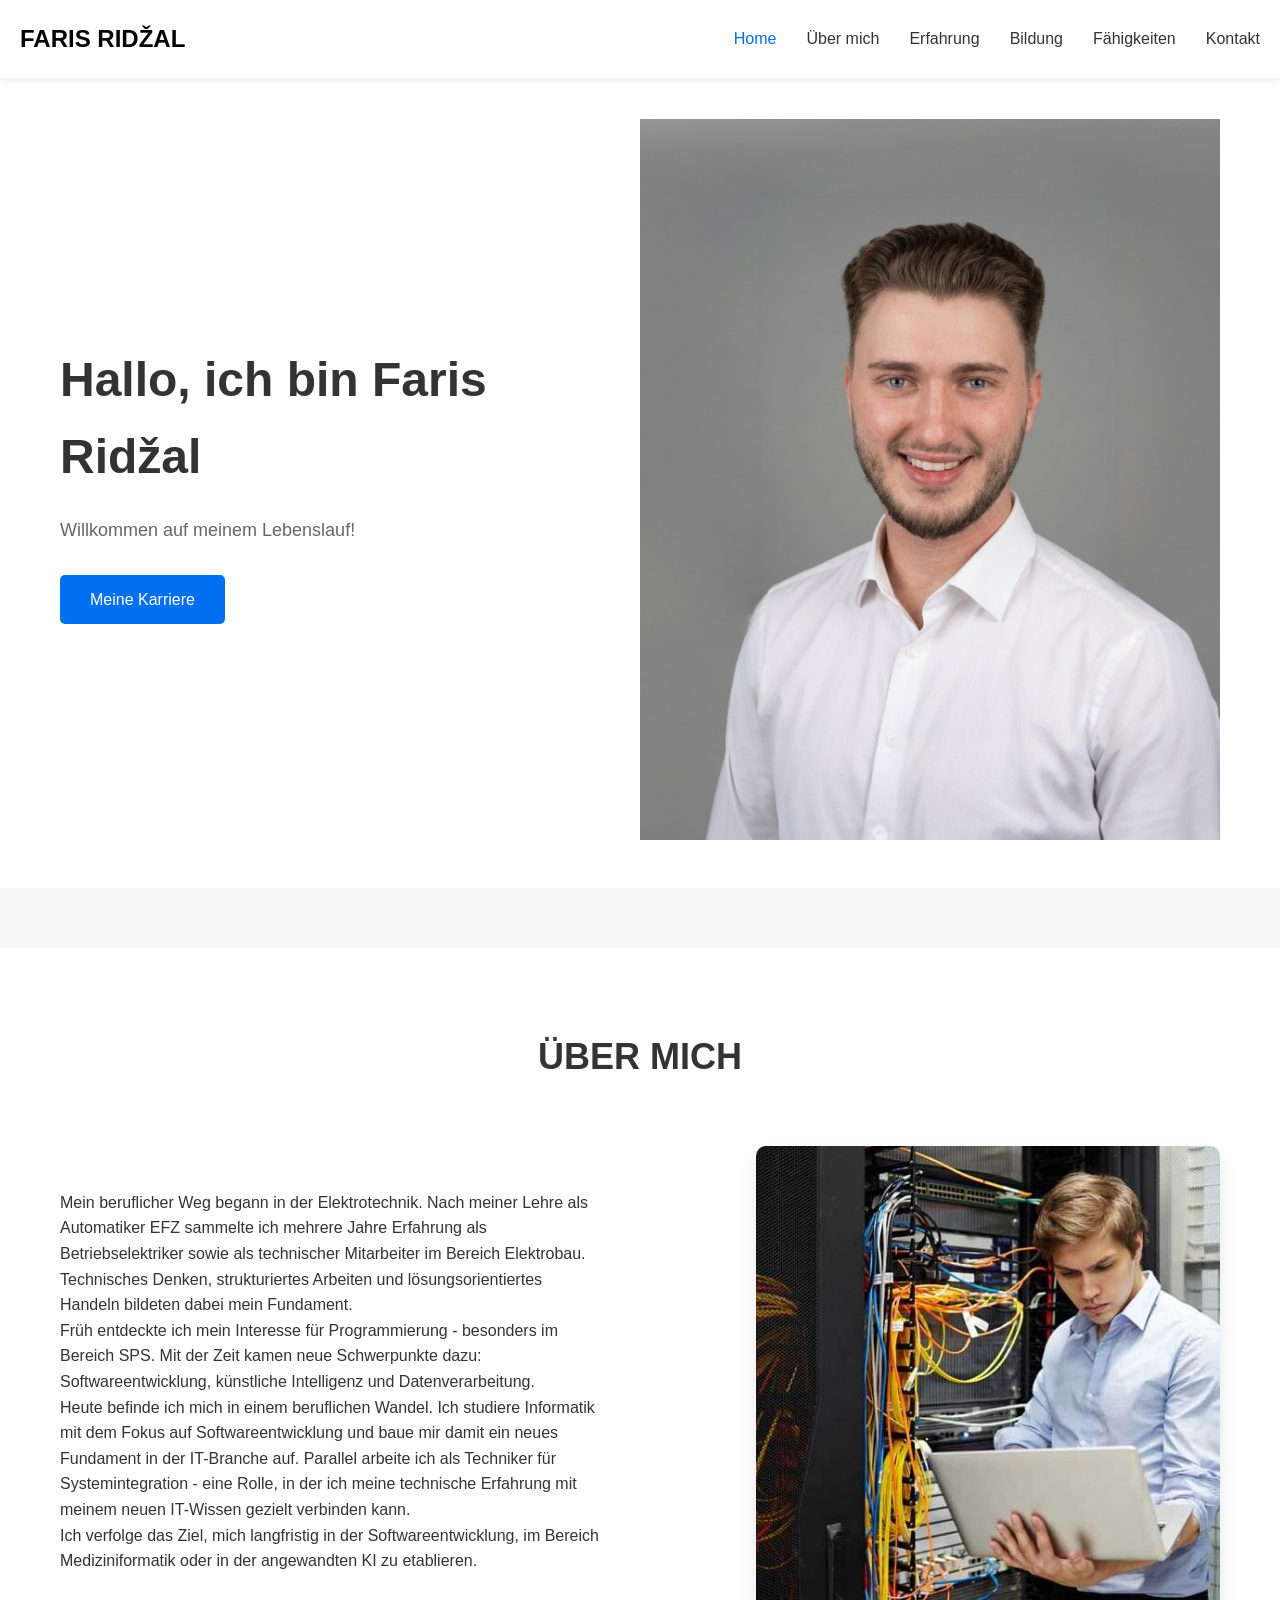
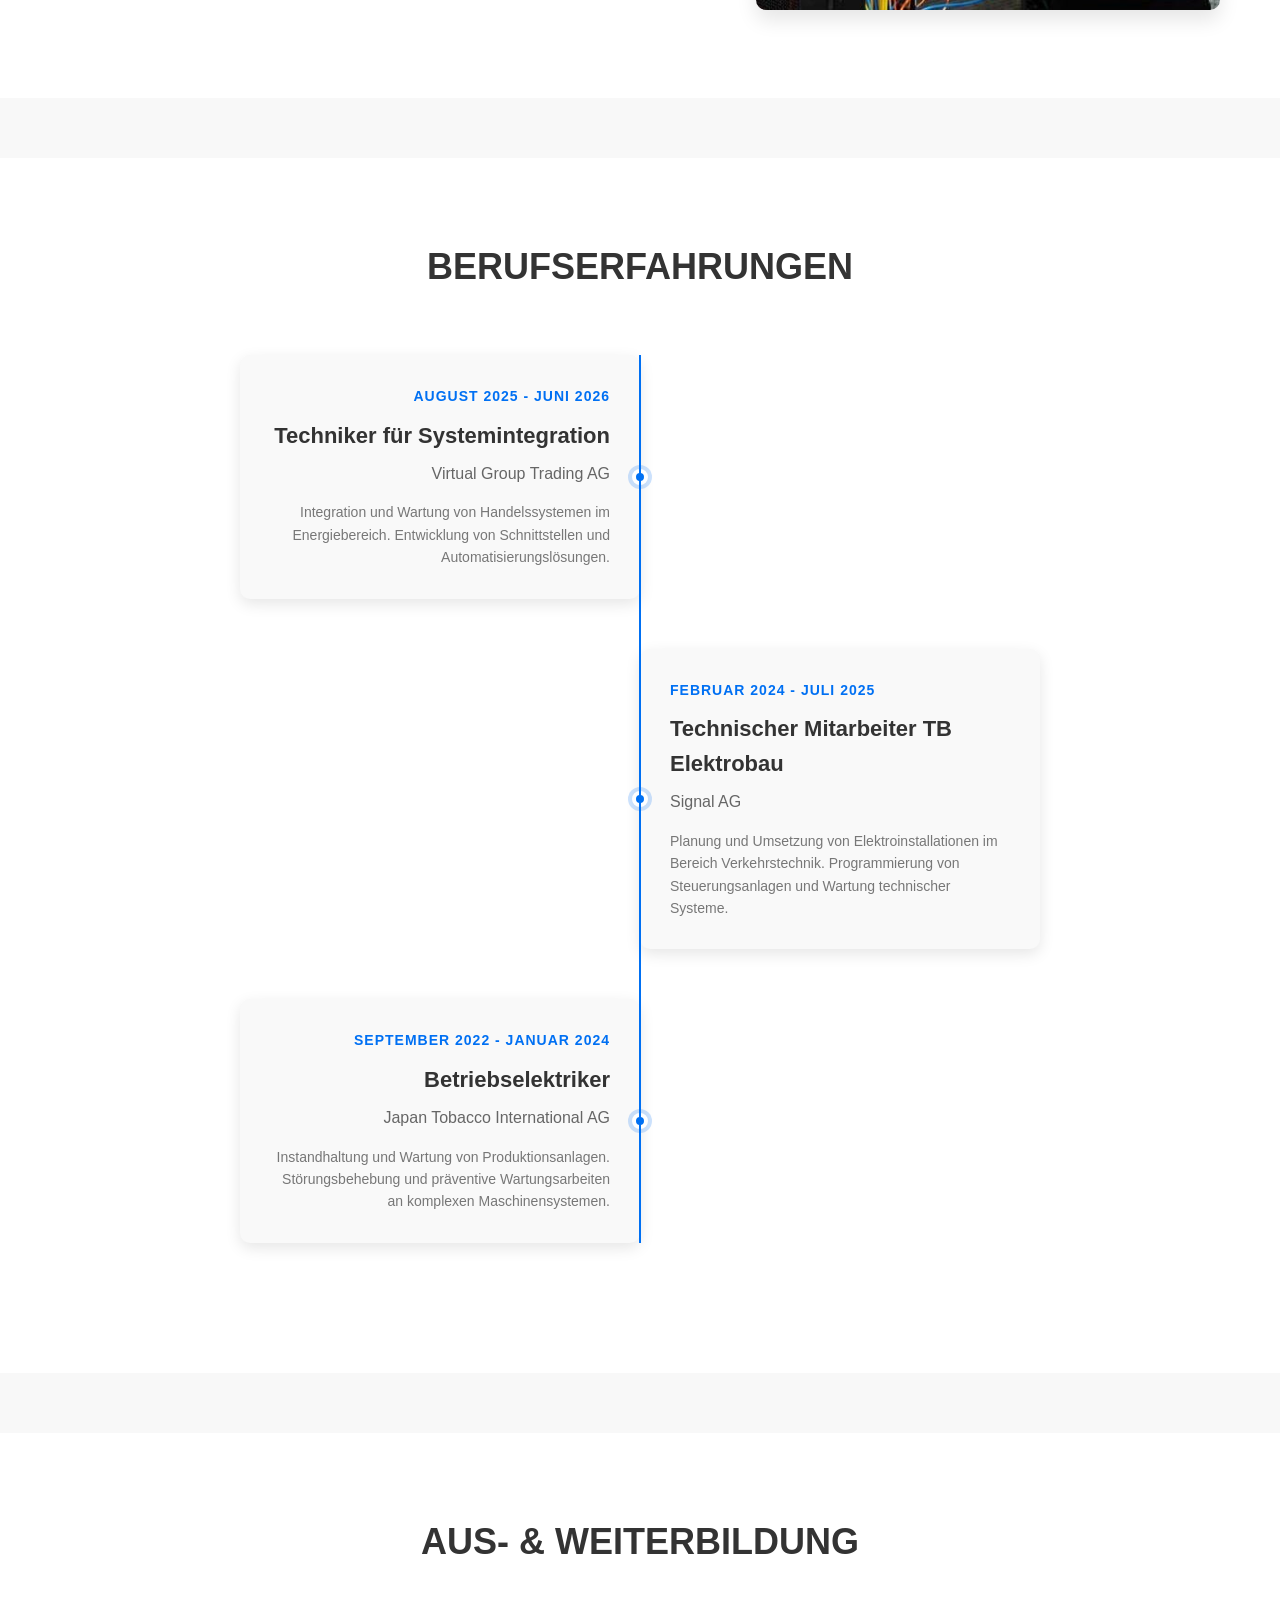
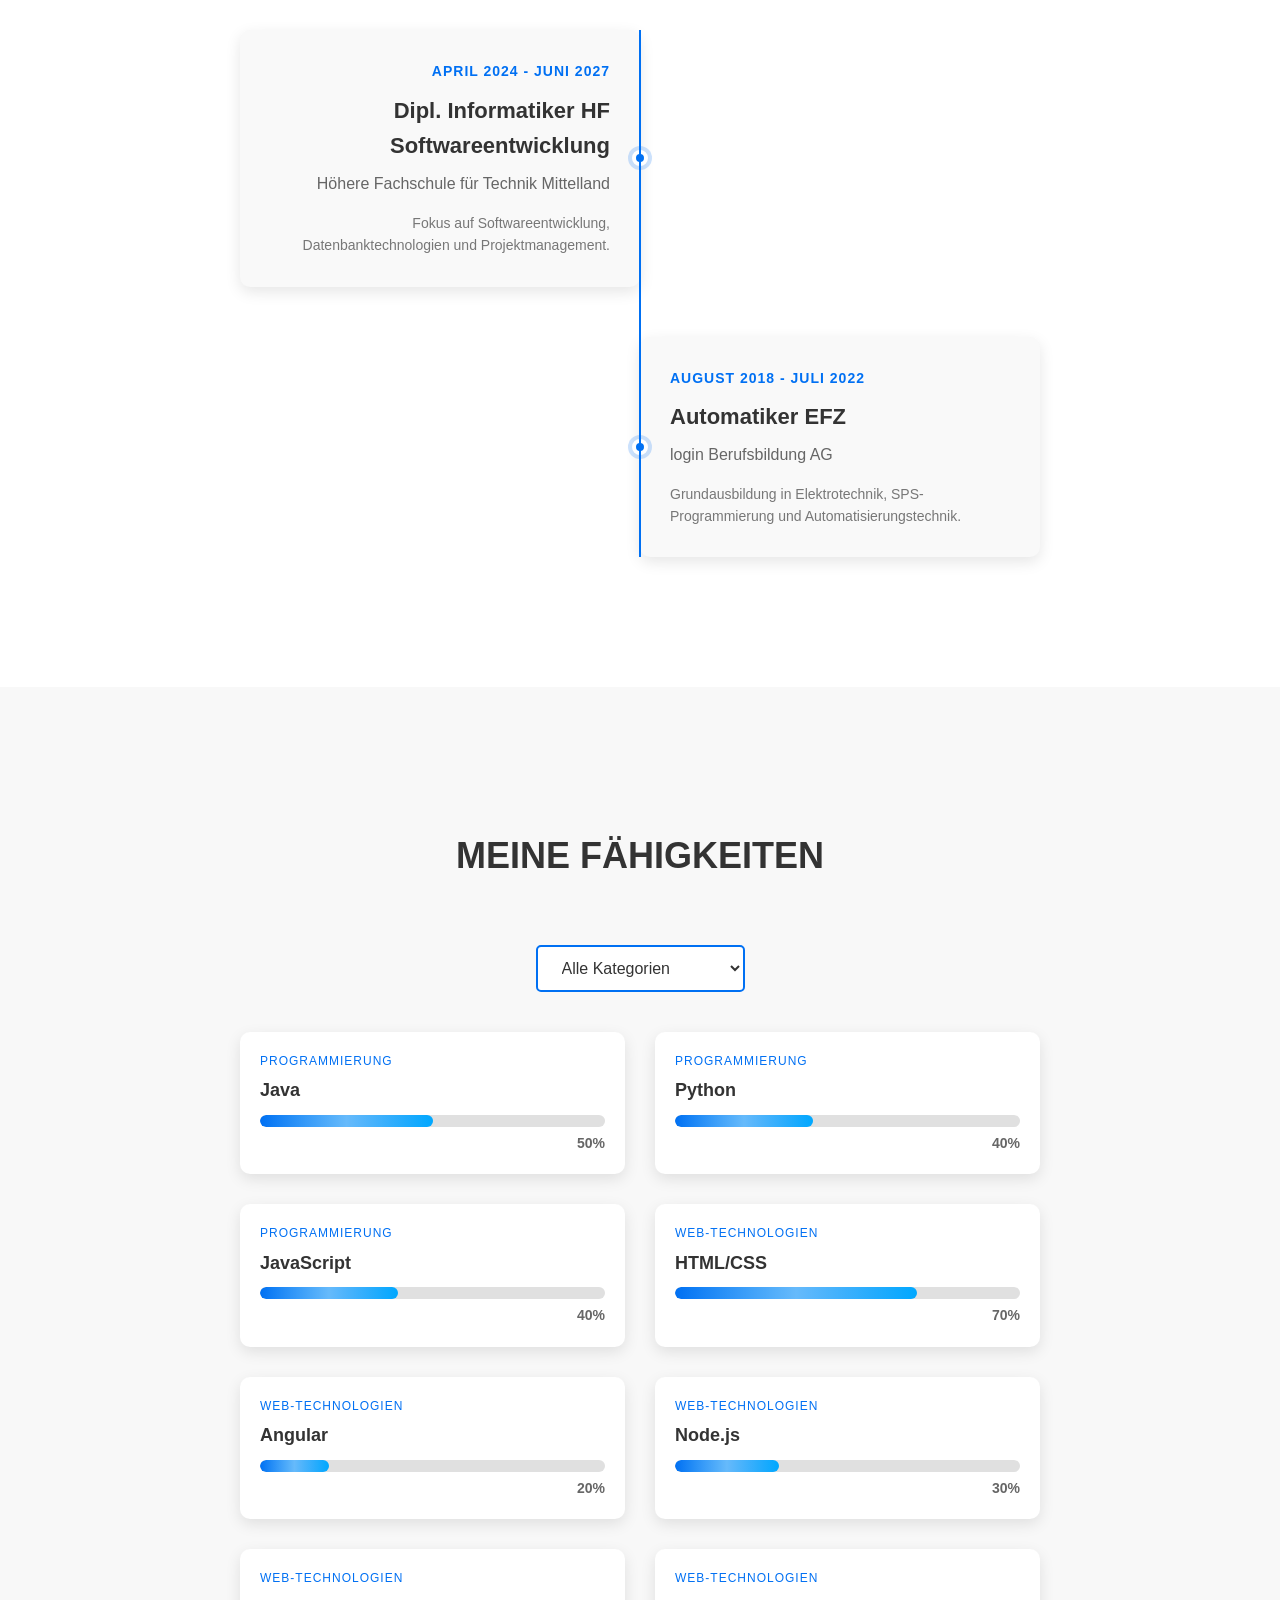
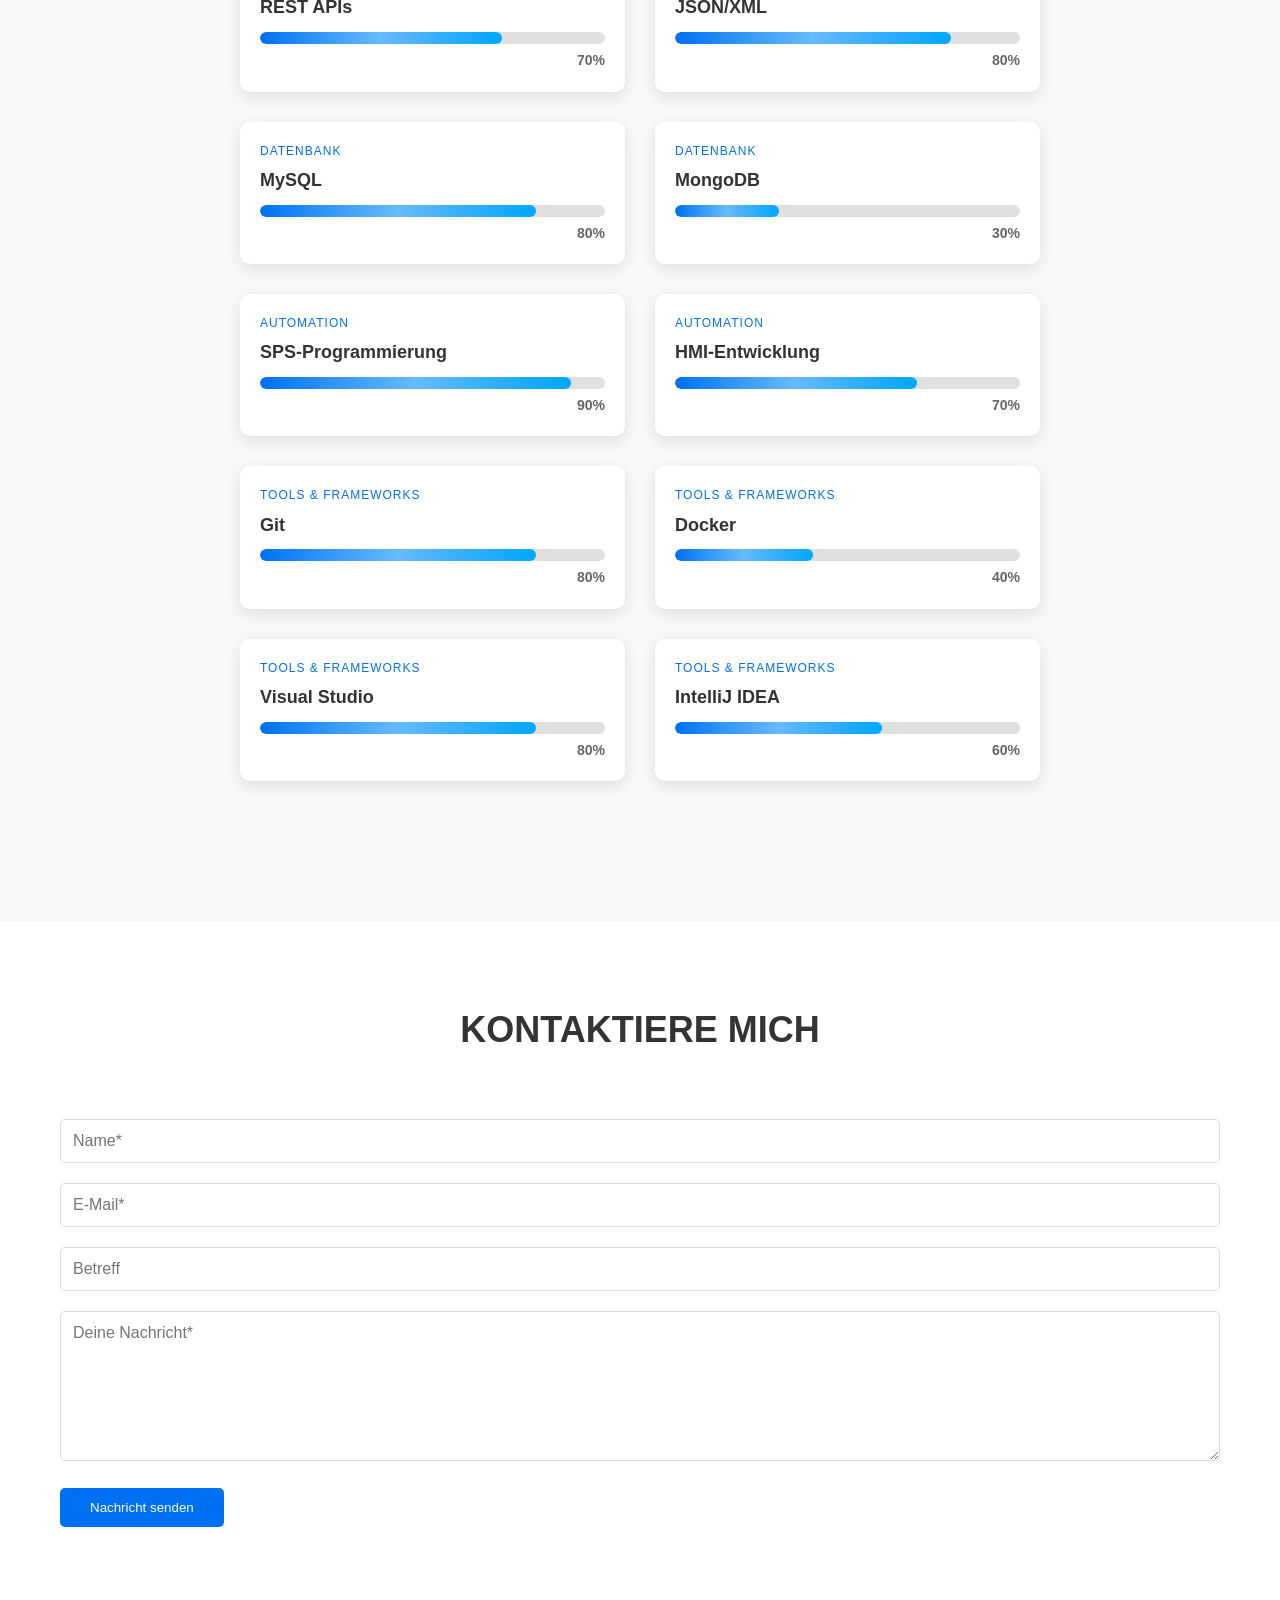
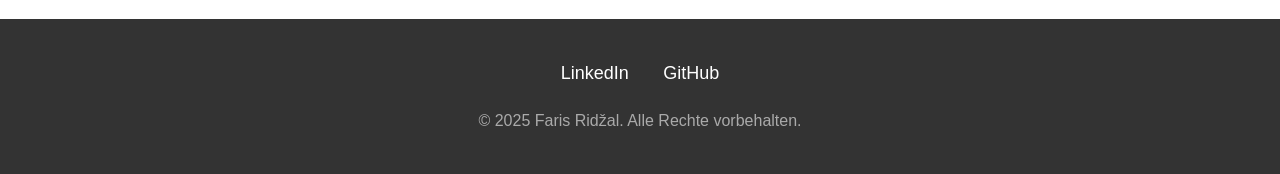
==== commit b00c4b43: "fix: Updated about me section and changed the date of the last employer" ====
--- a/src/index.html
+++ b/src/index.html
@@ -103,7 +103,7 @@
                         Softwareentwicklung und baue mir damit ein neues Fundament in der IT-Branche auf. Parallel
                         arbeite ich als Techniker für Systemintegration - eine Rolle, in der ich meine technische
                         Erfahrung mit meinem neuen IT-Wissen gezielt verbinden kann.</p>
-                    <p>Ich verfolge das Ziel, mich langfristig in der Softwareentwicklung, im Bereich Data Engineering
+                    <p>Ich verfolge das Ziel, mich langfristig in der Softwareentwicklung, im Bereich Mediziniformatik
                         oder in der angewandten KI zu etablieren.</p>
                 </div>
                 <div class="about-image">
@@ -121,7 +121,7 @@
                 <div class="timeline-item">
                     <a href="https://www.vgt.energy/home/" target="_blank" class="timeline-link">
                         <div class="timeline-content">
-                            <div class="timeline-date">seit August 2025</div>
+                            <div class="timeline-date">August 2025 - Juni 2026</div>
                             <h3 class="timeline-title">Techniker für Systemintegration</h3>
                             <div class="timeline-company">Virtual Group Trading AG</div>
                             <div class="timeline-description">
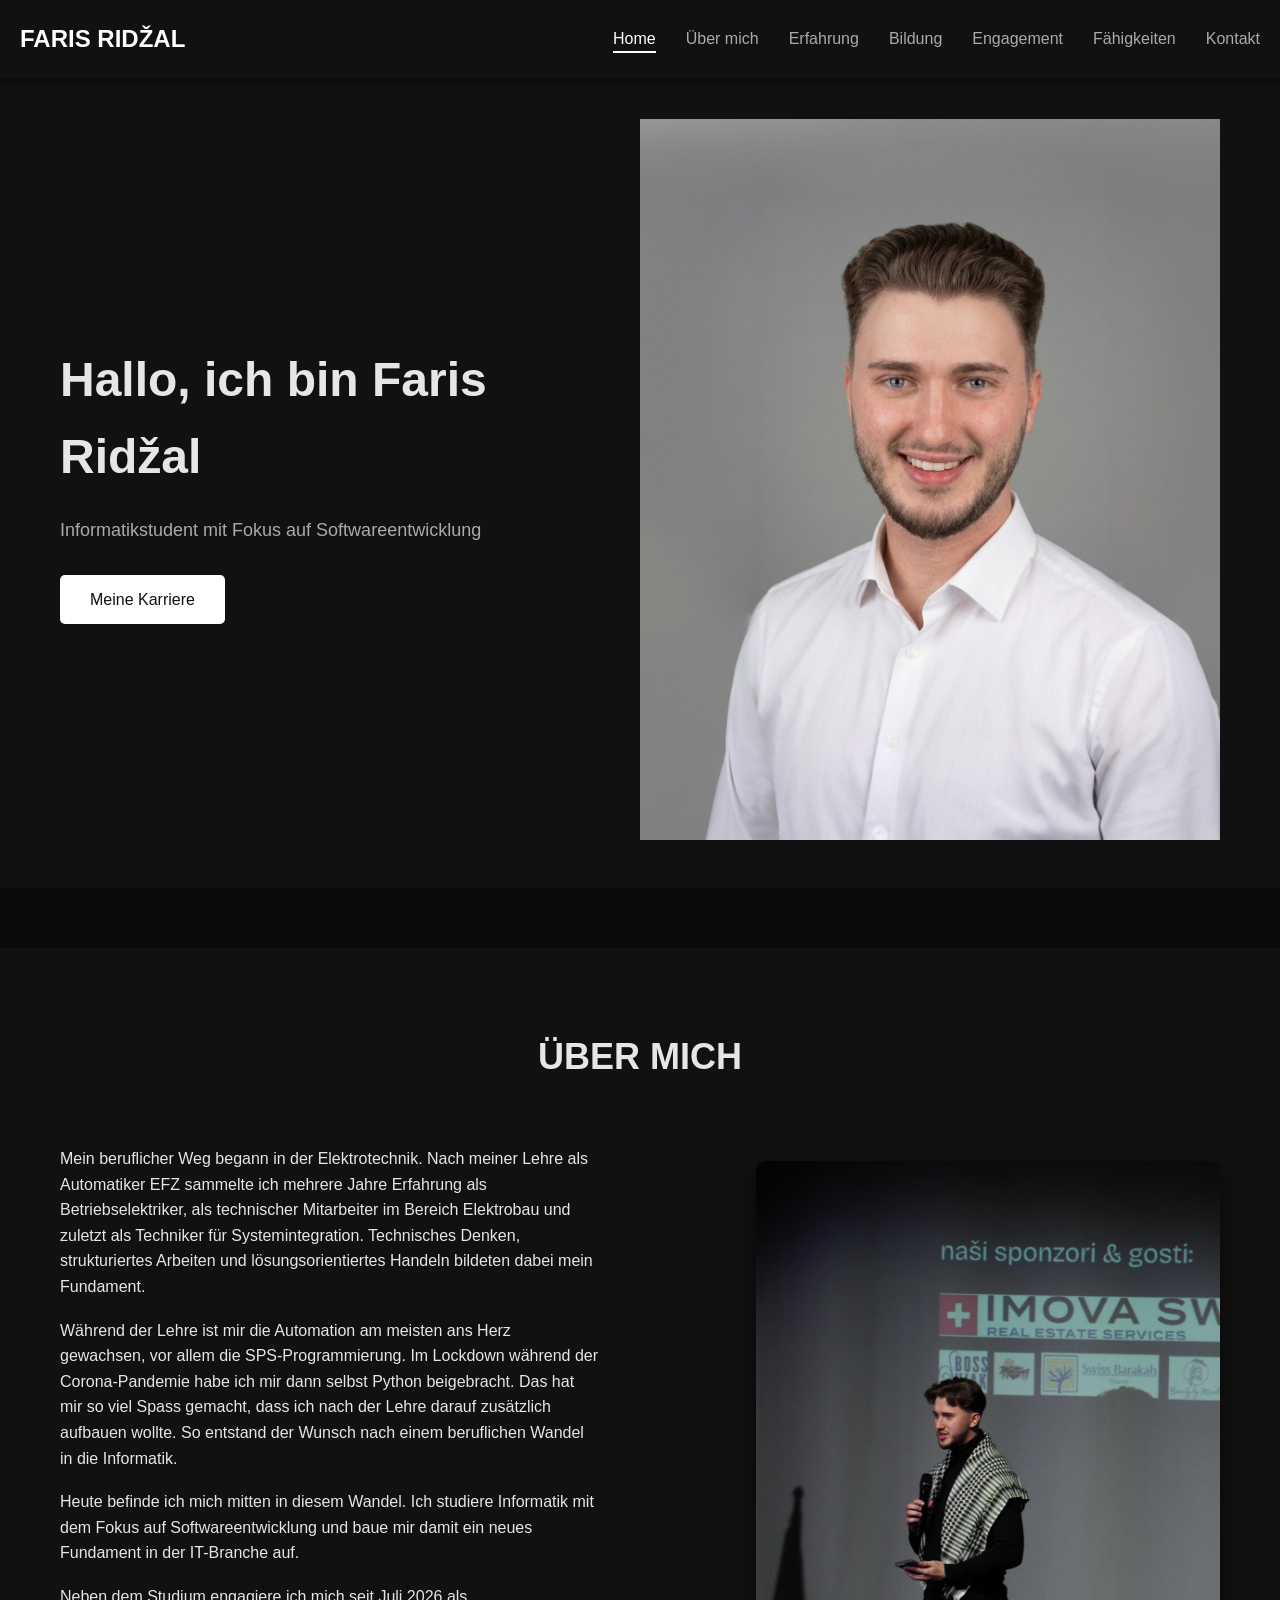
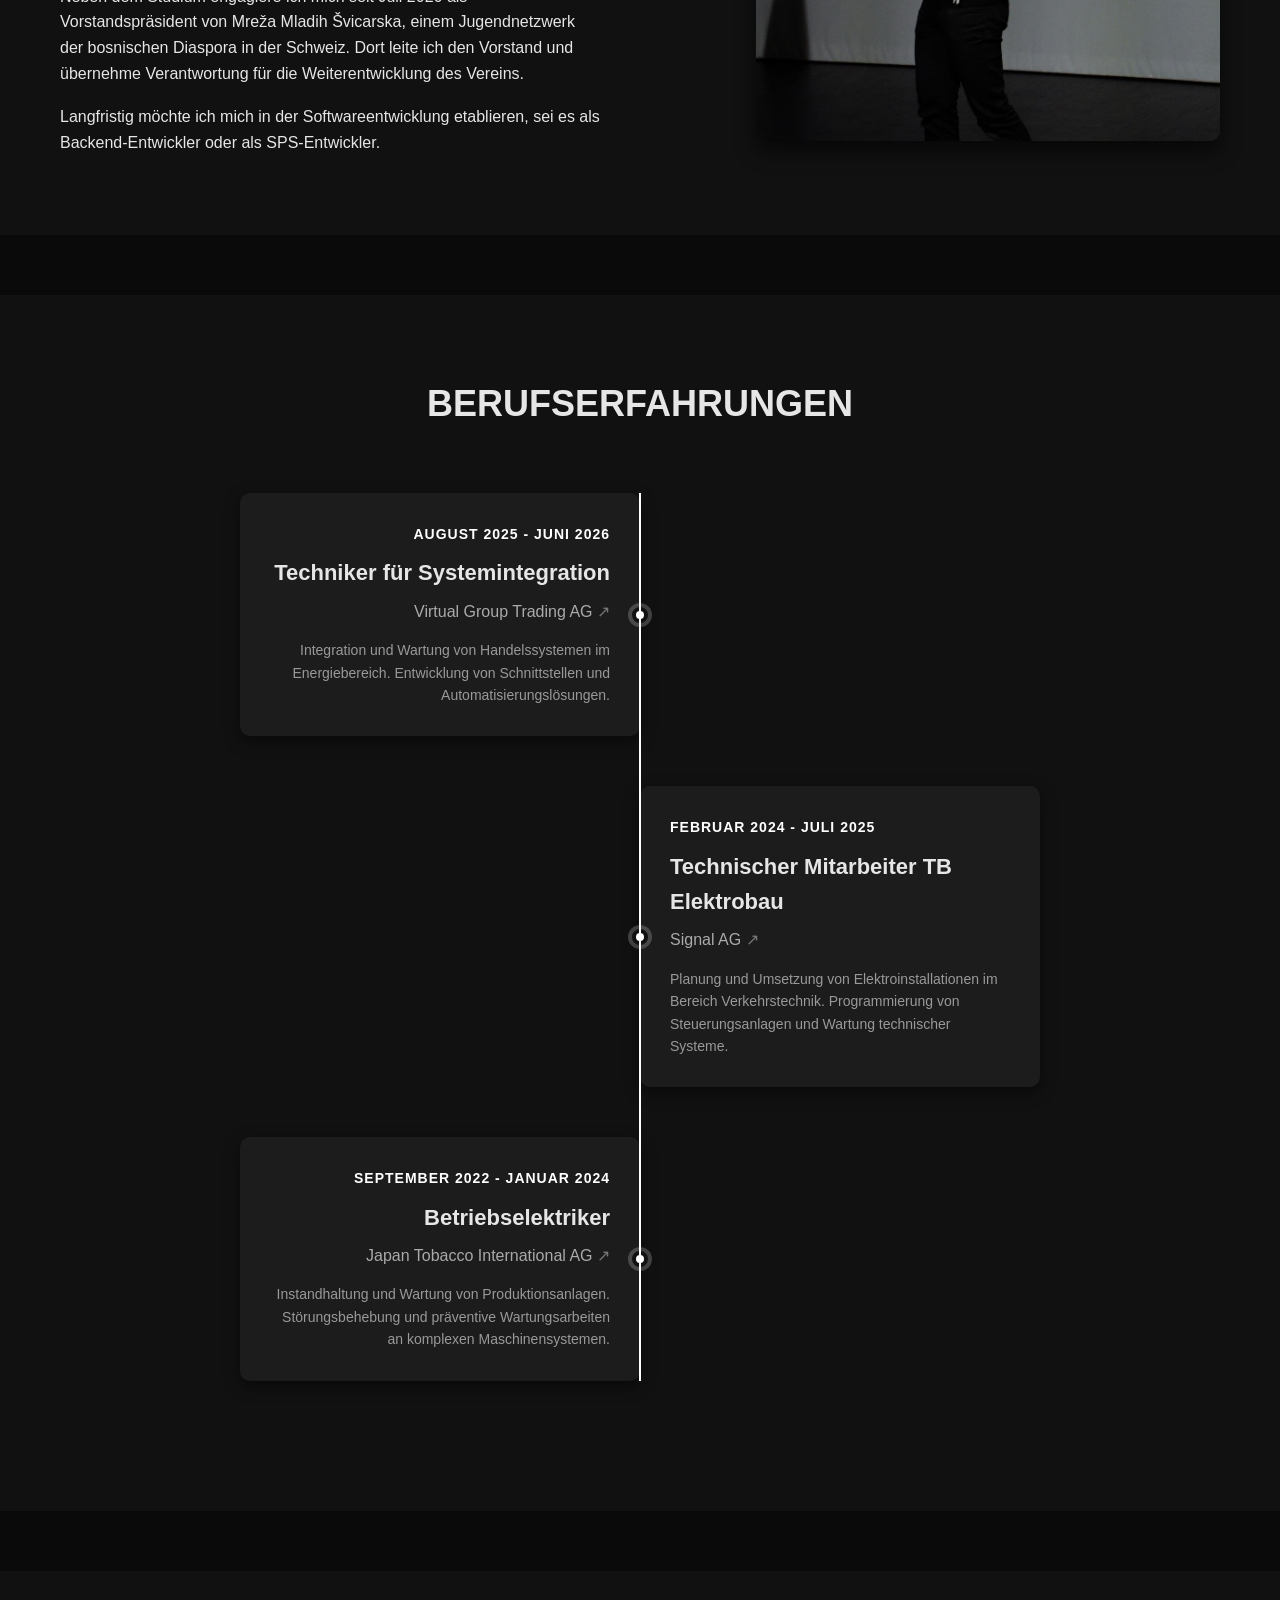
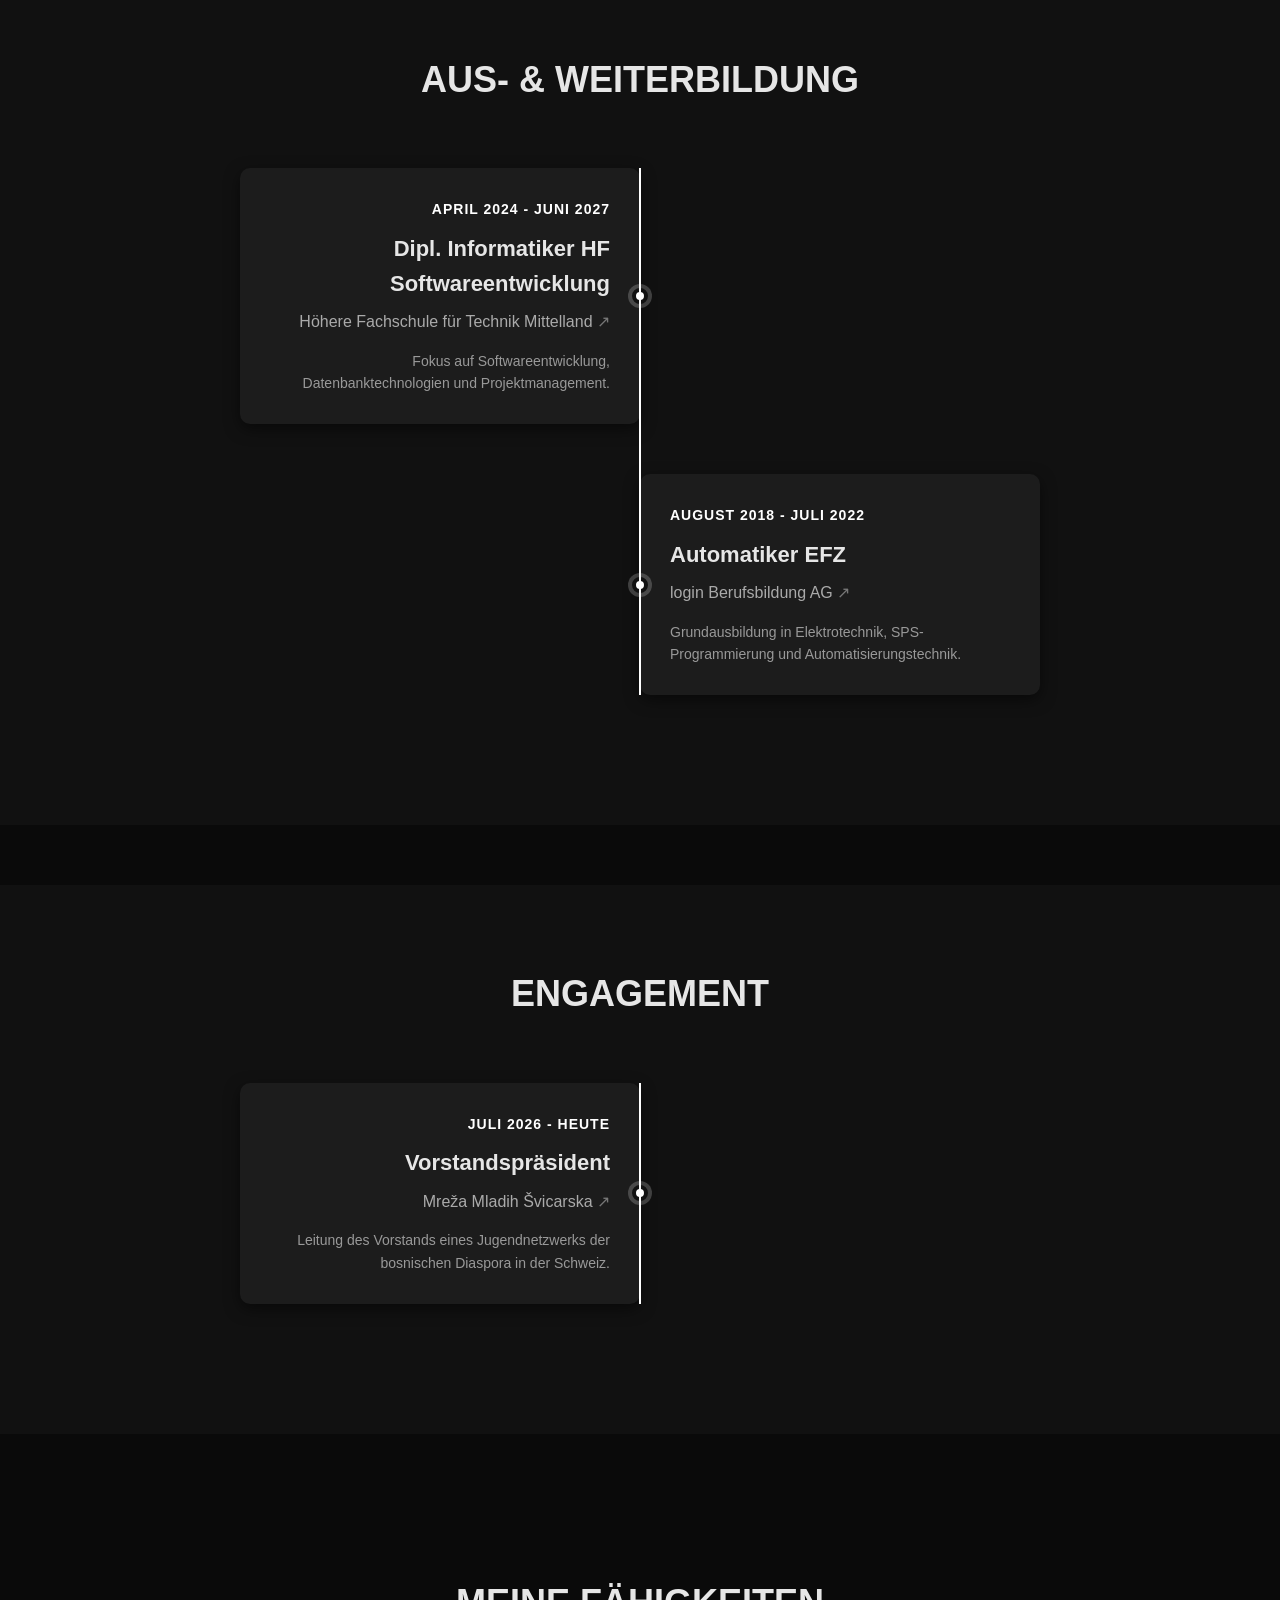
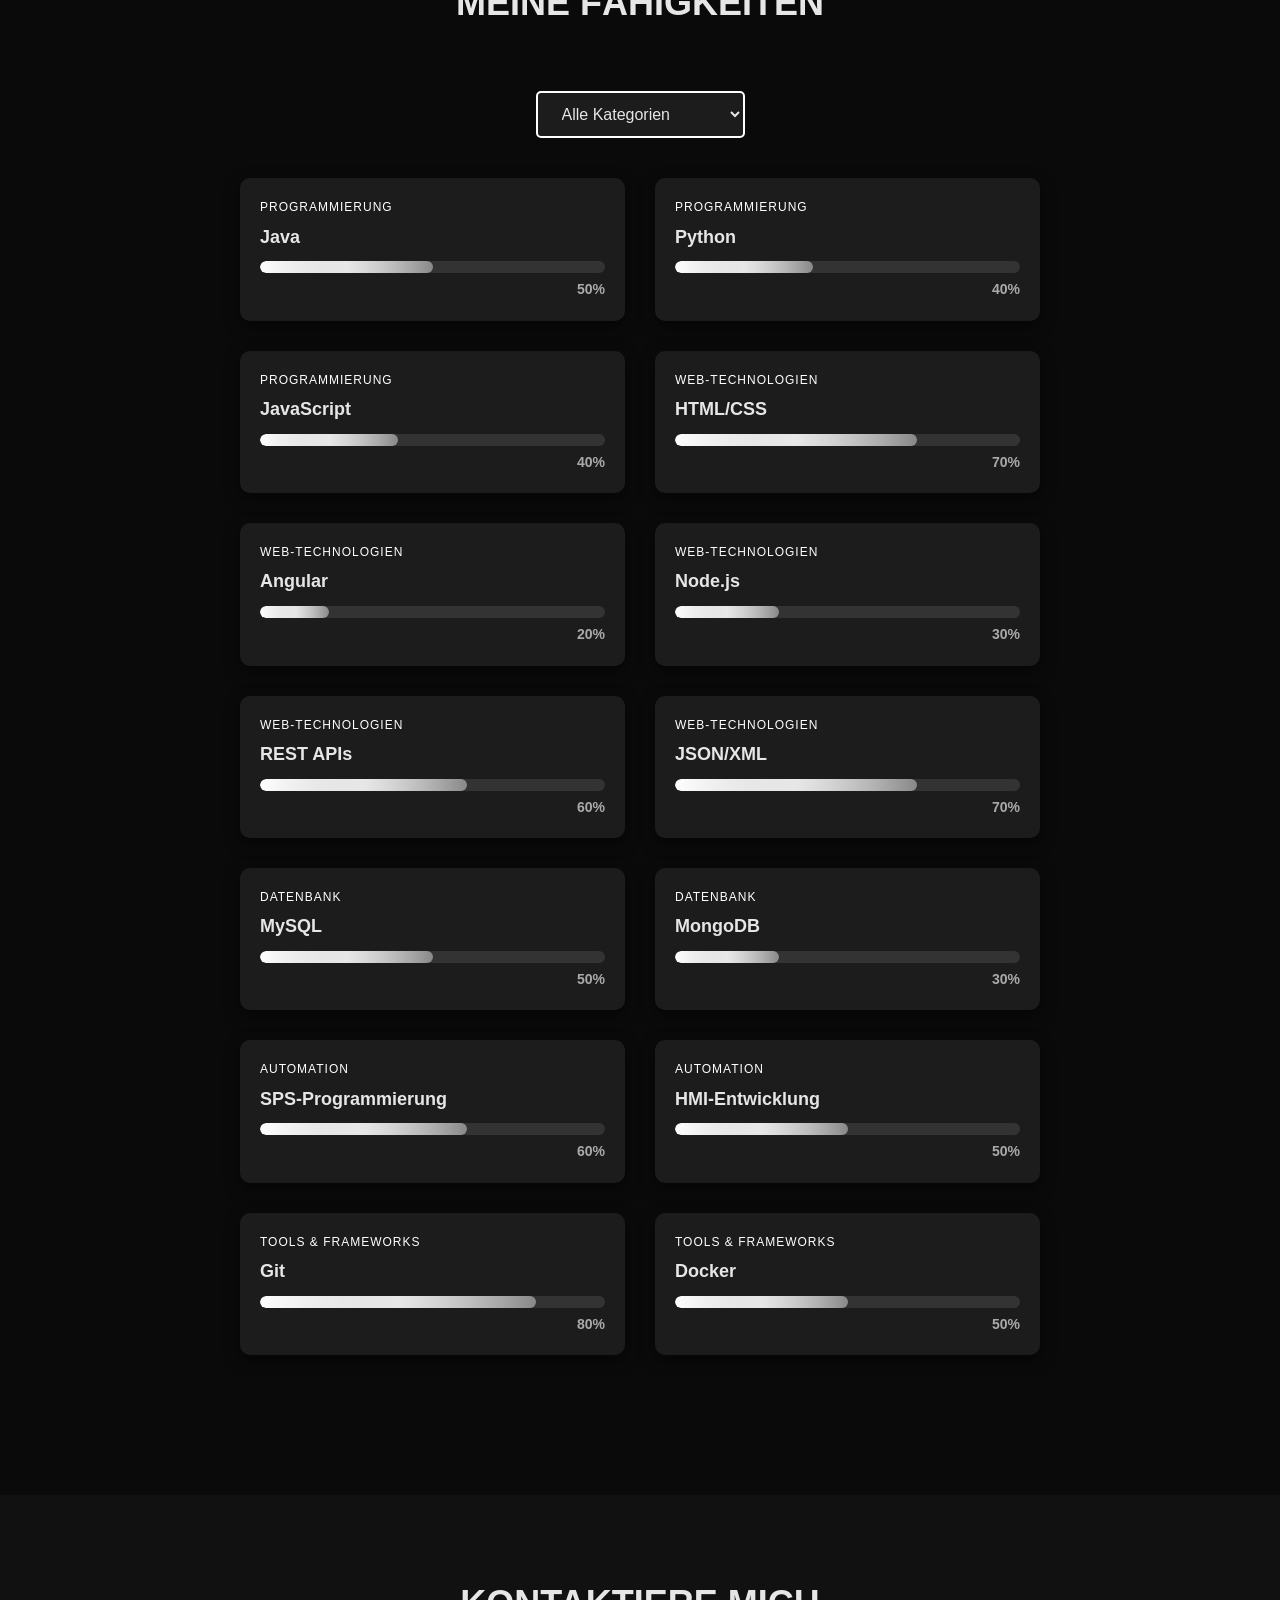
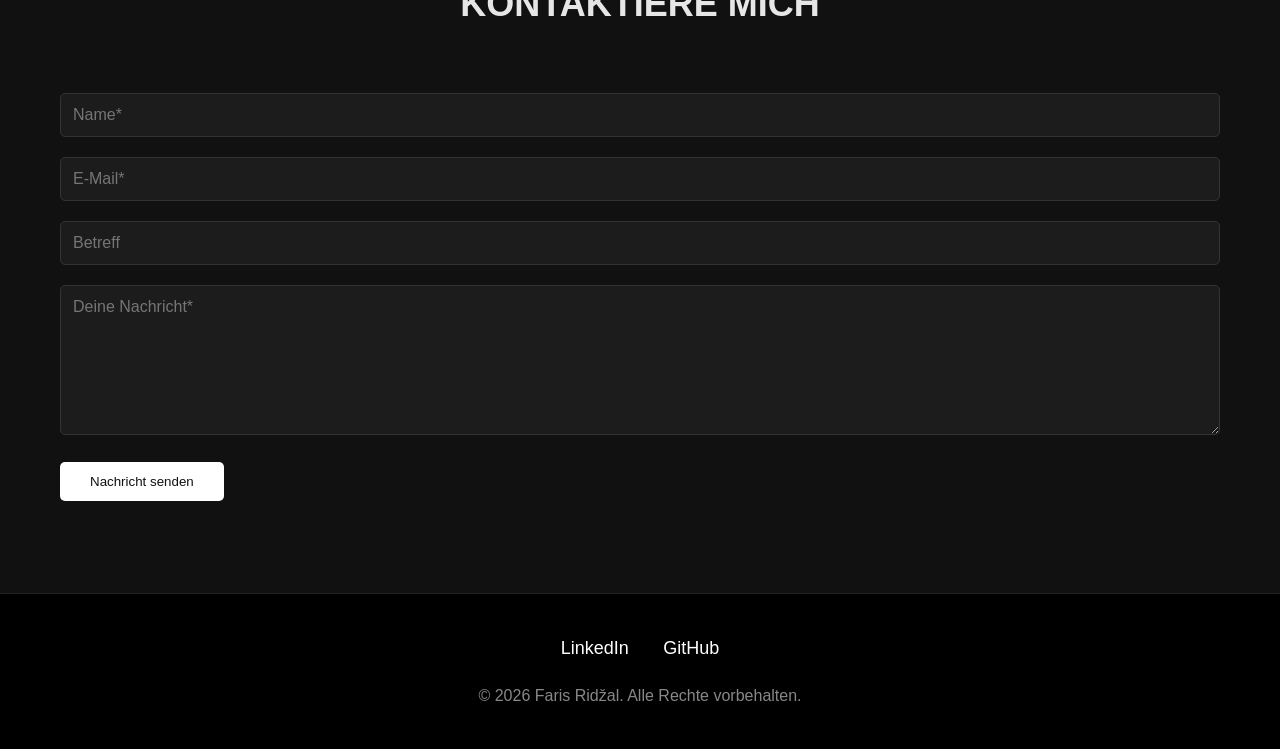
==== commit 8cea9617: "feat: dark theme, engagement section and updated about me" ====
--- a/src/index.html
+++ b/src/index.html
@@ -8,9 +8,9 @@
     <link rel="stylesheet" href="styles.css">
 
     <!-- SEO Meta Tags -->
-    <meta name="description" content="Lebenslauf von Faris Ridžal. Techniker für Systemintegration und C# Entwickler">
+    <meta name="description" content="Lebenslauf von Faris Ridžal. Informatikstudent mit Fokus auf Softwareentwicklung, C# Entwickler und Vorstandspräsident von Mreža Mladih Švicarska">
     <meta name="keywords"
-        content="Techniker, Systemintegration, CV, Lebenslauf, Informatik, Computer Science, Softwareentwicklung, Java, C#, Web, SQL, SPS, Schnittstellen">
+        content="Informatikstudent, Systemintegration, CV, Lebenslauf, Informatik, Computer Science, Softwareentwicklung, Java, C#, Web, SQL, SPS, Schnittstellen">
     <meta name="author" content="Faris Ridžal">
     <meta name="robots" content="index, follow">
     <meta name="language" content="de">
@@ -20,7 +20,7 @@
     <meta property="og:url" content="https://farisridzal.me/">
     <meta property="og:title" content="CV - Faris Ridžal">
     <meta property="og:description"
-        content="Lebenslauf von Faris Ridžal. Techniker für Systemintegration und C# Entwickler">
+        content="Lebenslauf von Faris Ridžal. Informatikstudent mit Fokus auf Softwareentwicklung, C# Entwickler und Vorstandspräsident von Mreža Mladih Švicarska">
     <meta property="og:image" content="https://farisridzal.me/images/og-image.jpg">
     <meta property="og:image:width" content="1200">
     <meta property="og:image:height" content="630">
@@ -32,14 +32,14 @@
     <meta name="twitter:url" content="https://farisridzal.me/">
     <meta name="twitter:title" content="CV - Faris Ridžal">
     <meta name="twitter:description"
-        content="Lebenslauf von Faris Ridžal. Techniker für Systemintegration und C# Entwickler">
-    <meta name="twitter:image" content="https://farisridzal.me/images/twitter-card.jpg">
+        content="Lebenslauf von Faris Ridžal. Informatikstudent mit Fokus auf Softwareentwicklung, C# Entwickler und Vorstandspräsident von Mreža Mladih Švicarska">
+    <meta name="twitter:image" content="https://farisridzal.me/images/og-image.jpg">
     <meta name="twitter:creator" content="@farisridzal">
 
     <!-- Additional Meta Tags -->
-    <meta name="theme-color" content="#0070f3">
-    <meta name="msapplication-TileColor" content="#0070f3">
-    <meta name="msapplication-navbutton-color" content="#0070f3">
+    <meta name="theme-color" content="#111111">
+    <meta name="msapplication-TileColor" content="#111111">
+    <meta name="msapplication-navbutton-color" content="#111111">
     <meta name="apple-mobile-web-app-status-bar-style" content="black-translucent">
     <meta name="apple-mobile-web-app-capable" content="yes">
     <meta name="apple-mobile-web-app-title" content="CV -  Faris Ridžal">
@@ -65,6 +65,7 @@
                     <li><a href="#about">Über mich</a></li>
                     <li><a href="#erfahrung">Erfahrung</a></li>
                     <li><a href="#bildung">Bildung</a></li>
+                    <li><a href="#engagement">Engagement</a></li>
                     <li><a href="#skills">Fähigkeiten</a></li>
                     <li><a href="#contact">Kontakt</a></li>
                 </ul>
@@ -77,11 +78,11 @@
         <div class="container">
             <div class="hero-content">
                 <h1>Hallo, ich bin Faris Ridžal</h1>
-                <p>Willkommen auf meinem Lebenslauf!</p>
+                <p>Informatikstudent mit Fokus auf Softwareentwicklung</p>
                 <a href="#erfahrung" class="btn">Meine Karriere</a>
             </div>
             <div class="hero-image">
-                <img src="images/profilbild.jpeg" alt="Profilbild">
+                <img src="images/profilbild.jpeg" alt="Porträt von Faris Ridžal">
             </div>
         </div>
     </section>
@@ -93,21 +94,23 @@
             <div class="about-content">
                 <div class="about-text">
                     <p>Mein beruflicher Weg begann in der Elektrotechnik. Nach meiner Lehre als Automatiker EFZ sammelte
-                        ich mehrere Jahre Erfahrung als Betriebselektriker sowie als technischer Mitarbeiter im Bereich
-                        Elektrobau. Technisches Denken, strukturiertes Arbeiten und lösungsorientiertes Handeln bildeten
+                        ich mehrere Jahre Erfahrung als Betriebselektriker, als technischer Mitarbeiter im Bereich
+                        Elektrobau und zuletzt als Techniker für Systemintegration. Technisches Denken, strukturiertes Arbeiten und lösungsorientiertes Handeln bildeten
                         dabei mein Fundament.</p>
-                    <p>Früh entdeckte ich mein Interesse für Programmierung - besonders im Bereich SPS. Mit der Zeit
-                        kamen neue Schwerpunkte dazu: Softwareentwicklung, künstliche Intelligenz und Datenverarbeitung.
-                    </p>
-                    <p>Heute befinde ich mich in einem beruflichen Wandel. Ich studiere Informatik mit dem Fokus auf
-                        Softwareentwicklung und baue mir damit ein neues Fundament in der IT-Branche auf. Parallel
-                        arbeite ich als Techniker für Systemintegration - eine Rolle, in der ich meine technische
-                        Erfahrung mit meinem neuen IT-Wissen gezielt verbinden kann.</p>
-                    <p>Ich verfolge das Ziel, mich langfristig in der Softwareentwicklung, im Bereich Mediziniformatik
-                        oder in der angewandten KI zu etablieren.</p>
+                    <p>Während der Lehre ist mir die Automation am meisten ans Herz gewachsen, vor allem die
+                        SPS-Programmierung. Im Lockdown während der Corona-Pandemie habe ich mir dann selbst Python
+                        beigebracht. Das hat mir so viel Spass gemacht, dass ich nach der Lehre darauf zusätzlich aufbauen wollte.
+                        So entstand der Wunsch nach einem beruflichen Wandel in die Informatik.</p>
+                    <p>Heute befinde ich mich mitten in diesem Wandel. Ich studiere Informatik mit dem Fokus auf
+                        Softwareentwicklung und baue mir damit ein neues Fundament in der IT-Branche auf.</p>
+                    <p>Neben dem Studium engagiere ich mich seit Juli 2026 als Vorstandspräsident von Mreža Mladih
+                        Švicarska, einem Jugendnetzwerk der bosnischen Diaspora in der Schweiz. Dort leite ich den
+                        Vorstand und übernehme Verantwortung für die Weiterentwicklung des Vereins.</p>
+                    <p>Langfristig möchte ich mich in der Softwareentwicklung etablieren, sei es als
+                        Backend-Entwickler oder als SPS-Entwickler.</p>
                 </div>
                 <div class="about-image">
-                    <img src="images/ueber-mich.png" alt="Über mich">
+                    <img src="images/ueber-mich.jpg" alt="Faris Ridžal bei einer Präsentation auf der Bühne">
                 </div>
             </div>
         </div>
@@ -194,6 +197,28 @@
                             <div class="timeline-company">login Berufsbildung AG</div>
                             <div class="timeline-description">
                                 Grundausbildung in Elektrotechnik, SPS-Programmierung und Automatisierungstechnik.
+                            </div>
+                        </div>
+                    </a>
+                    <div class="timeline-dot"></div>
+                </div>
+            </div>
+        </div>
+    </section>
+
+    <!-- Engagement Section -->
+    <section class="timeline-section" id="engagement">
+        <div class="container">
+            <h2 class="section-title">ENGAGEMENT</h2>
+            <div class="timeline">
+                <div class="timeline-item">
+                    <a href="https://mrezamladih.ch/ba/" target="_blank" class="timeline-link">
+                        <div class="timeline-content">
+                            <div class="timeline-date">Juli 2026 - heute</div>
+                            <h3 class="timeline-title">Vorstandspräsident</h3>
+                            <div class="timeline-company">Mreža Mladih Švicarska</div>
+                            <div class="timeline-description">
+                                Leitung des Vorstands eines Jugendnetzwerks der bosnischen Diaspora in der Schweiz.
                             </div>
                         </div>
                     </a>
@@ -254,7 +279,7 @@
                 <a href="https://www.linkedin.com/in/faris-rid%C5%BEal-b81a13236/" target="_blank">LinkedIn</a>
                 <a href="https://github.com/farisridzal" target="_blank">GitHub</a>
             </div>
-            <p class="copyright">© 2025 Faris Ridžal. Alle Rechte vorbehalten.</p>
+            <p class="copyright">© <span id="current-year">2026</span> Faris Ridžal. Alle Rechte vorbehalten.</p>
         </div>
     </footer>
     <script src="script.js"></script>
--- a/src/styles.css
+++ b/src/styles.css
@@ -5,9 +5,13 @@
     font-family: 'Helvetica Neue', Arial, sans-serif;
 }
 
+:root {
+    color-scheme: dark;
+}
+
 body {
-    background-color: #f8f8f8;
-    color: #333;
+    background-color: #0a0a0a;
+    color: #e6e6e6;
     line-height: 1.6;
 }
 
@@ -19,8 +23,8 @@
 
 /* Header-Stil */
 header {
-    background-color: #fff;
-    box-shadow: 0 2px 10px rgba(0, 0, 0, 0.1);
+    background-color: #111;
+    box-shadow: 0 2px 10px rgba(0, 0, 0, 0.6);
     position: sticky;
     top: 0;
     z-index: 100;
@@ -37,7 +41,7 @@
 .logo {
     font-weight: bold;
     font-size: 24px;
-    color: #000;
+    color: #fff;
     text-decoration: none;
     flex-shrink: 0;
 }
@@ -53,14 +57,17 @@
 
 nav ul li a {
     text-decoration: none;
-    color: #333;
+    color: #aaa;
     font-weight: 500;
-    transition: color 0.3s;
+    padding-bottom: 4px;
+    border-bottom: 2px solid transparent;
+    transition: color 0.3s, border-color 0.3s;
 }
 
 nav ul li a:hover,
 nav ul li a.active {
-    color: #0070f3;
+    color: #fff;
+    border-bottom-color: #fff;
 }
 
 .mobile-menu-btn {
@@ -70,6 +77,7 @@
     font-size: 24px;
     cursor: pointer;
     padding: 5px;
+    color: #fff;
 }
 
 /* Hero Section */
@@ -77,7 +85,7 @@
     min-height: 90vh;
     display: flex;
     align-items: center;
-    background-color: #fff;
+    background-color: #111;
     margin-bottom: 60px;
 }
 
@@ -111,14 +119,14 @@
 .hero p {
     font-size: 18px;
     margin-bottom: 30px;
-    color: #666;
+    color: #aaa;
 }
 
 .btn {
     display: inline-block;
     padding: 12px 30px;
-    background-color: #0070f3;
-    color: #fff;
+    background-color: #fff;
+    color: #111;
     text-decoration: none;
     border-radius: 5px;
     font-weight: 500;
@@ -128,13 +136,13 @@
 }
 
 .btn:hover {
-    background-color: #0051b3;
+    background-color: #ccc;
 }
 
 /* Über Mich Section */
 .about {
     padding: 80px 0;
-    background-color: #fff;
+    background-color: #111;
     margin-bottom: 60px;
 }
 
@@ -142,7 +150,7 @@
     font-size: 36px;
     margin-bottom: 60px;
     text-align: center;
-    color: #333;
+    color: #e6e6e6;
     font-weight: 700;
 }
 
@@ -157,20 +165,32 @@
     padding-right: 40px;
 }
 
+.about-text p {
+    margin-bottom: 18px;
+}
+
+.about-text p:last-child {
+    margin-bottom: 0;
+}
+
 .about-image {
     width: 40%;
 }
 
 .about-image img {
+    display: block;
     width: 100%;
+    aspect-ratio: 4 / 5;
+    object-fit: cover;
+    object-position: center 55%;
     border-radius: 10px;
-    box-shadow: 0 10px 20px rgba(0, 0, 0, 0.1);
+    box-shadow: 0 10px 20px rgba(0, 0, 0, 0.6);
 }
 
 /* Timeline Sections - Erfahrung & Bildung */
 .timeline-section {
     padding: 80px 0;
-    background-color: #fff;
+    background-color: #111;
     margin-bottom: 60px;
 }
 
@@ -184,7 +204,7 @@
     content: '';
     position: absolute;
     width: 2px;
-    background-color: #0070f3;
+    background-color: #fff;
     top: 0;
     bottom: 0;
     left: 50%;
@@ -215,10 +235,10 @@
 }
 
 .timeline-content {
-    background-color: #f9f9f9;
+    background-color: #1c1c1c;
     padding: 30px;
     border-radius: 10px;
-    box-shadow: 0 5px 15px rgba(0, 0, 0, 0.1);
+    box-shadow: 0 5px 15px rgba(0, 0, 0, 0.5);
     position: relative;
     transition: transform 0.3s ease;
 }
@@ -242,7 +262,7 @@
     width: 0;
     height: 0;
     border: 15px solid transparent;
-    border-left-color: #f9f9f9;
+    border-left-color: #1c1c1c;
 }
 
 .timeline-item:nth-child(even) .timeline-content::after {
@@ -254,12 +274,12 @@
     width: 0;
     height: 0;
     border: 15px solid transparent;
-    border-right-color: #f9f9f9;
+    border-right-color: #1c1c1c;
 }
 
 .timeline-date {
     font-size: 14px;
-    color: #0070f3;
+    color: #fff;
     font-weight: 600;
     margin-bottom: 10px;
     text-transform: uppercase;
@@ -270,19 +290,29 @@
     font-size: 22px;
     font-weight: 700;
     margin-bottom: 8px;
-    color: #333;
+    color: #e6e6e6;
 }
 
 .timeline-company {
     font-size: 16px;
-    color: #666;
+    color: #aaa;
     font-weight: 500;
     margin-bottom: 15px;
 }
 
+.timeline-link .timeline-company::after {
+    content: " \2197";
+    color: #777;
+    transition: color 0.3s;
+}
+
+.timeline-link:hover .timeline-company::after {
+    color: #fff;
+}
+
 .timeline-description {
     font-size: 14px;
-    color: #777;
+    color: #999;
     line-height: 1.6;
 }
 
@@ -290,20 +320,20 @@
     position: absolute;
     width: 16px;
     height: 16px;
-    background-color: #0070f3;
-    border: 4px solid #fff;
+    background-color: #fff;
+    border: 4px solid #111;
     border-radius: 50%;
     top: 50%;
     left: 50%;
     transform: translate(-50%, -50%);
     z-index: 10;
-    box-shadow: 0 0 0 4px rgba(0, 112, 243, 0.2);
+    box-shadow: 0 0 0 4px rgba(255, 255, 255, 0.2);
 }
 
 /* Skills Section */
 .skills {
     padding: 80px 0;
-    background-color: #f8f8f8;
+    background-color: #0a0a0a;
     margin-bottom: 60px;
 }
 
@@ -314,10 +344,10 @@
 
 .filter-select {
     padding: 12px 20px;
-    border: 2px solid #0070f3;
+    border: 2px solid #fff;
     border-radius: 5px;
-    background-color: #fff;
-    color: #333;
+    background-color: #1c1c1c;
+    color: #e6e6e6;
     font-size: 16px;
     cursor: pointer;
     min-width: 200px;
@@ -332,10 +362,10 @@
 }
 
 .skill {
-    background-color: #fff;
+    background-color: #1c1c1c;
     padding: 20px;
     border-radius: 10px;
-    box-shadow: 0 5px 15px rgba(0, 0, 0, 0.1);
+    box-shadow: 0 5px 15px rgba(0, 0, 0, 0.5);
     transition: all 0.3s ease;
     opacity: 1;
     transform: scale(1);
@@ -347,13 +377,13 @@
 
 .skill h3 {
     margin-bottom: 10px;
-    color: #333;
+    color: #e6e6e6;
     font-size: 18px;
 }
 
 .skill-category {
     font-size: 12px;
-    color: #0070f3;
+    color: #fff;
     text-transform: uppercase;
     letter-spacing: 1px;
     margin-bottom: 5px;
@@ -362,7 +392,7 @@
 .progress-bar {
     width: 100%;
     height: 12px;
-    background-color: #e0e0e0;
+    background-color: #333;
     border-radius: 6px;
     overflow: hidden;
     position: relative;
@@ -370,11 +400,12 @@
 
 .progress {
     height: 100%;
-    background: linear-gradient(90deg, #0070f3, #00a8ff);
+    background: linear-gradient(90deg, #fff, #888);
     width: 0;
     transition: width 1.5s ease-in-out;
     border-radius: 6px;
     position: relative;
+    overflow: hidden;
 }
 
 .progress::after {
@@ -384,7 +415,7 @@
     left: 0;
     bottom: 0;
     right: 0;
-    background: linear-gradient(90deg, transparent, rgba(255, 255, 255, 0.4), transparent);
+    background: linear-gradient(90deg, transparent, rgba(255, 255, 255, 0.6), transparent);
     animation: shimmer 2s infinite;
 }
 
@@ -395,6 +426,16 @@
 
     100% {
         transform: translateX(100%);
+    }
+}
+
+@media (prefers-reduced-motion: reduce) {
+    .progress {
+        transition: none;
+    }
+
+    .progress::after {
+        animation: none;
     }
 }
 
@@ -402,14 +443,14 @@
     text-align: right;
     margin-top: 5px;
     font-size: 14px;
-    color: #666;
+    color: #aaa;
     font-weight: 600;
 }
 
 /* Kontakt-Formular */
 .contact {
     padding: 80px 0;
-    background-color: #fff;
+    background-color: #111;
 }
 
 .form-group {
@@ -419,7 +460,9 @@
 .form-control {
     width: 100%;
     padding: 12px;
-    border: 1px solid #ddd;
+    border: 1px solid #333;
+    background-color: #1c1c1c;
+    color: #e6e6e6;
     border-radius: 5px;
     font-size: 16px;
 }
@@ -430,7 +473,8 @@
 
 /* Footer */
 footer {
-    background-color: #333;
+    background-color: #000;
+    border-top: 1px solid #222;
     color: #fff;
     padding: 40px 0;
     text-align: center;
@@ -449,11 +493,11 @@
 }
 
 .social-icons a:hover {
-    color: #0070f3;
+    color: #999;
 }
 
 .copyright {
-    color: #aaa;
+    color: #888;
 }
 
 /* Responsive Design */
@@ -477,8 +521,8 @@
         top: 100%;
         left: 0;
         right: 0;
-        background-color: #fff;
-        box-shadow: 0 2px 10px rgba(0, 0, 0, 0.1);
+        background-color: #111;
+        box-shadow: 0 2px 10px rgba(0, 0, 0, 0.6);
         padding: 20px;
         z-index: 1000;
     }
@@ -504,6 +548,20 @@
     .hero {
         min-height: auto;
         padding: 40px 0;
+        margin-bottom: 24px;
+    }
+
+    .about,
+    .timeline-section,
+    .skills,
+    .contact {
+        padding: 36px 0;
+    }
+
+    .about,
+    .timeline-section,
+    .skills {
+        margin-bottom: 24px;
     }
 
     .hero .container {
@@ -536,7 +594,7 @@
 
     .section-title {
         font-size: 28px;
-        margin-bottom: 40px;
+        margin-bottom: 28px;
     }
 
     .skills-container {
@@ -571,7 +629,7 @@
     .timeline-item:nth-child(even) .timeline-content::after {
         left: -15px;
         border: 15px solid transparent;
-        border-right-color: #f9f9f9;
+        border-right-color: #1c1c1c;
         border-left-color: transparent;
     }
 }
@@ -587,6 +645,20 @@
 
     .hero {
         padding: 20px 0;
+        margin-bottom: 18px;
+    }
+
+    .about,
+    .timeline-section,
+    .skills,
+    .contact {
+        padding: 28px 0;
+    }
+
+    .about,
+    .timeline-section,
+    .skills {
+        margin-bottom: 18px;
     }
 
     .hero h1 {
@@ -599,9 +671,10 @@
 
     .section-title {
         font-size: 24px;
+        margin-bottom: 22px;
     }
 
     .timeline-content {
         padding: 20px;
     }
-}+}
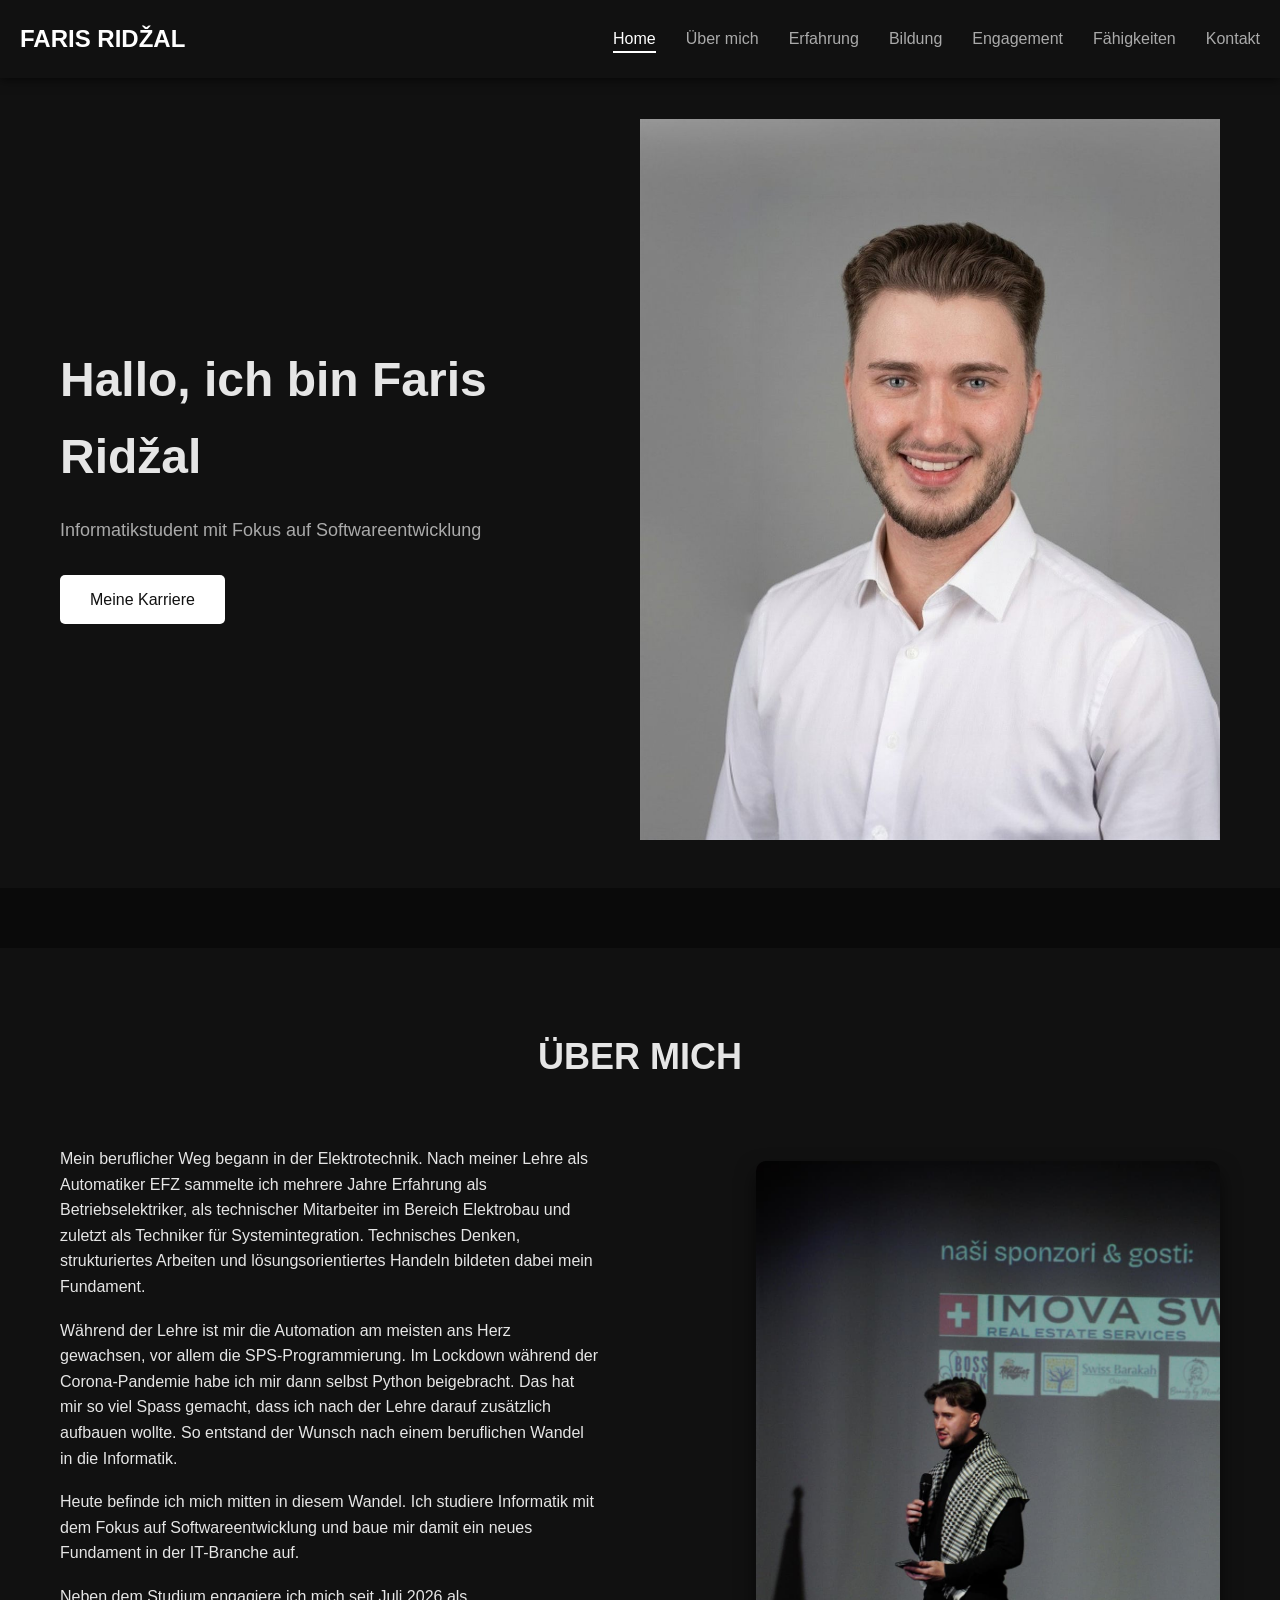
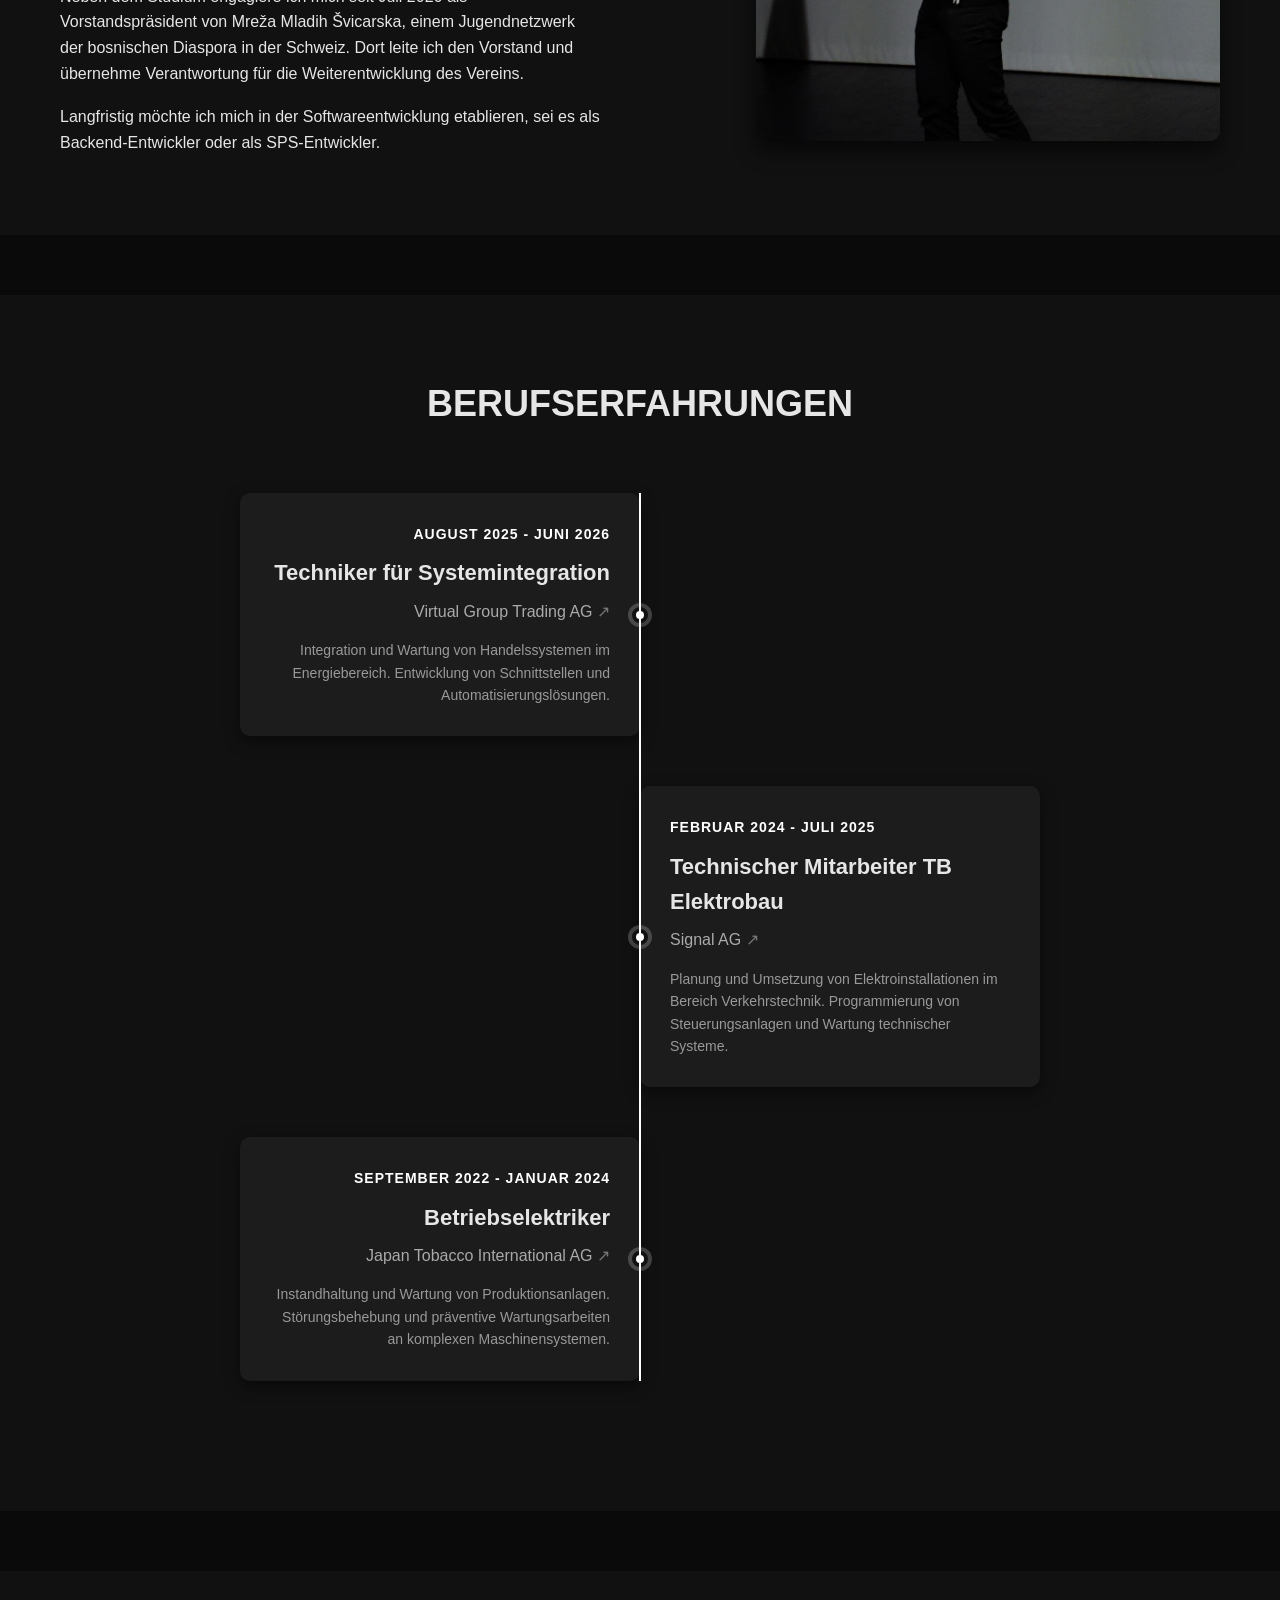
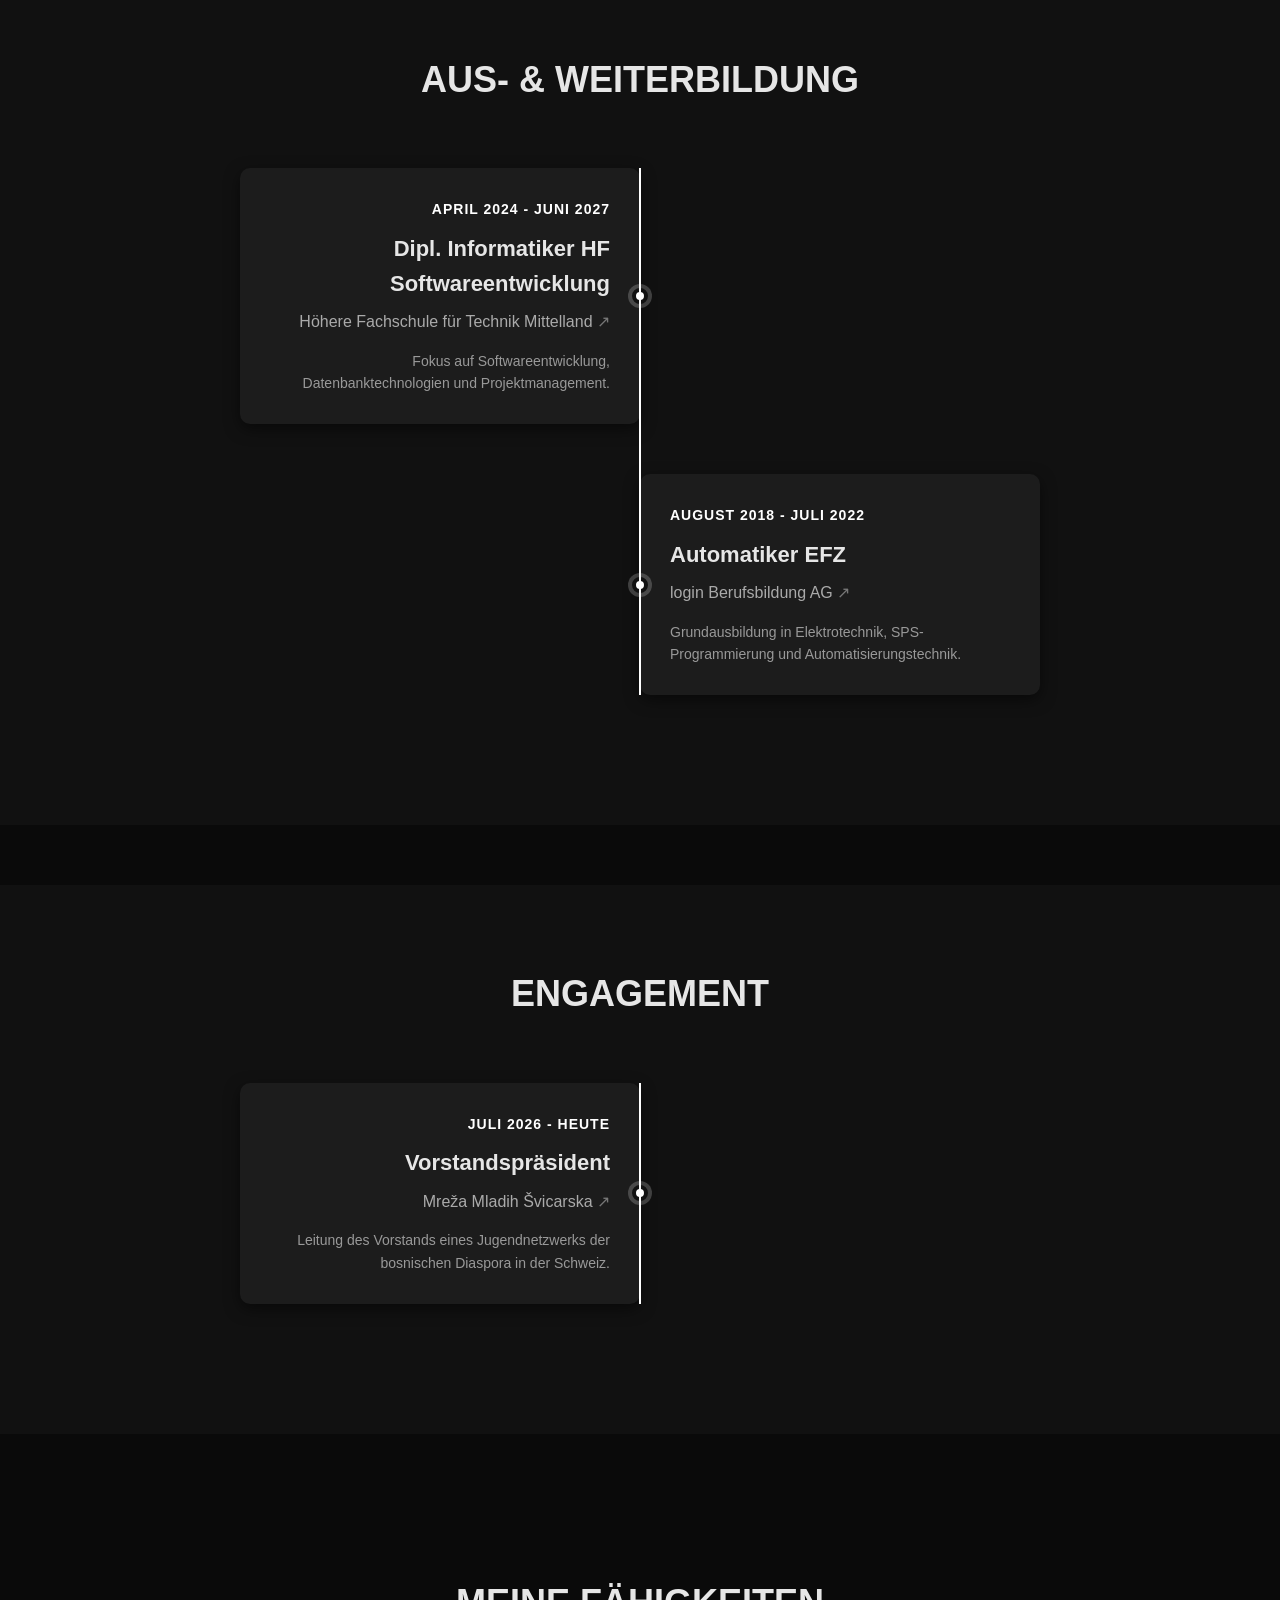
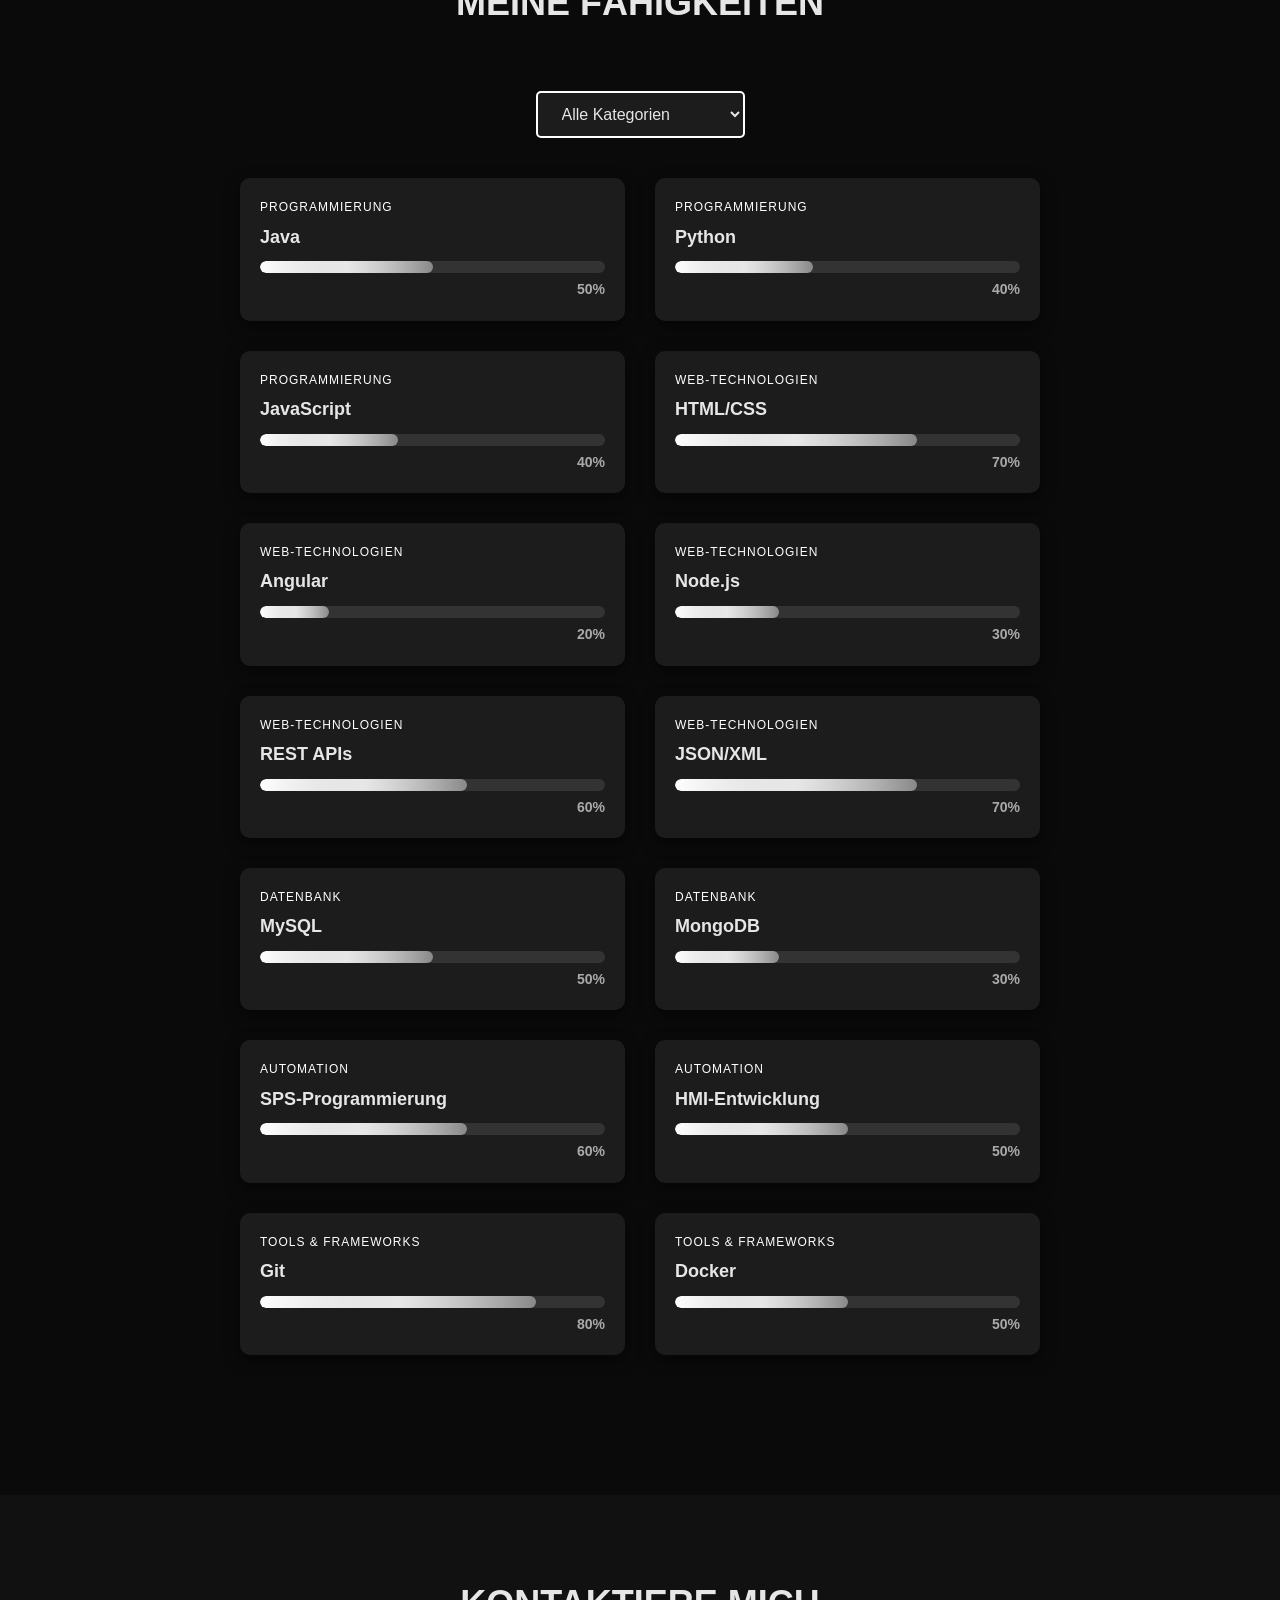
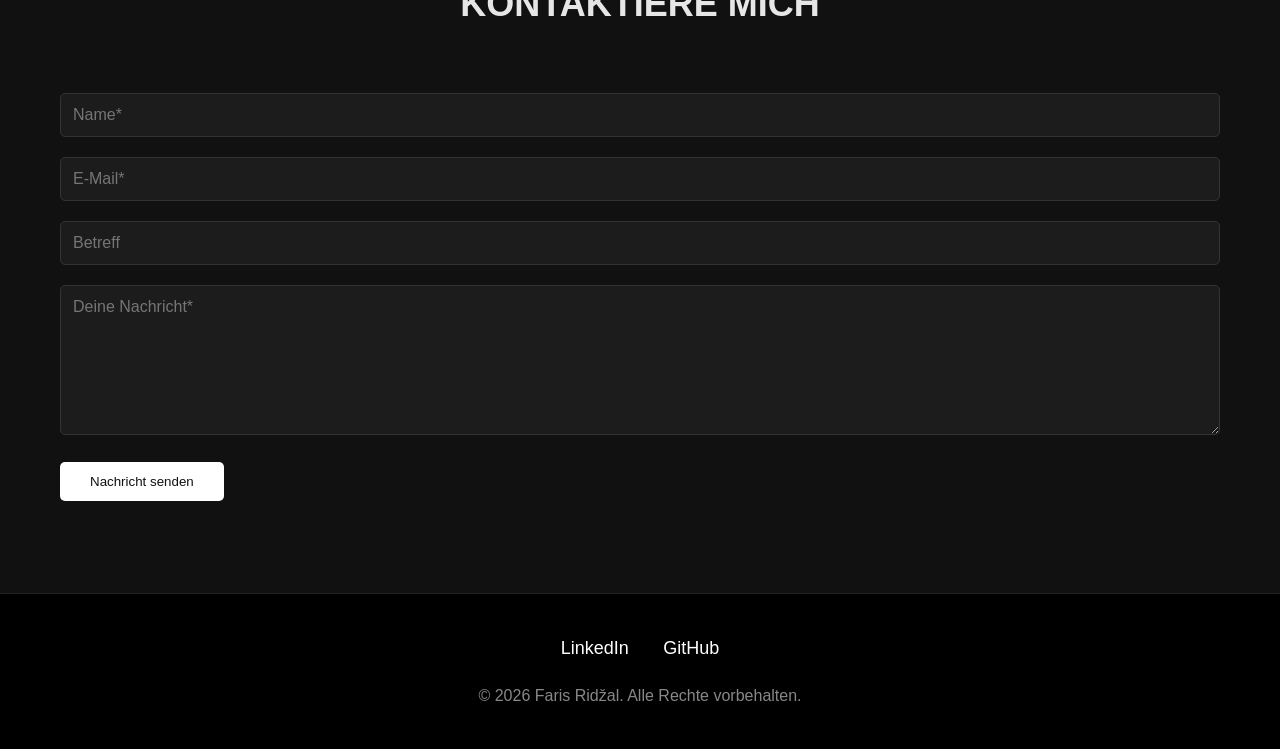
==== commit c95a3d96: "feat: SEO, 404 page and image optimization" ====
--- a/src/index.html
+++ b/src/index.html
@@ -5,6 +5,7 @@
     <meta charset="UTF-8">
     <meta name="viewport" content="width=device-width, initial-scale=1.0">
     <title>CV - Faris Ridžal</title>
+    <link rel="canonical" href="https://www.farisridzal.me/">
     <link rel="stylesheet" href="styles.css">
 
     <!-- SEO Meta Tags -->
@@ -17,11 +18,11 @@
 
     <!-- Open Graph / Facebook -->
     <meta property="og:type" content="website">
-    <meta property="og:url" content="https://farisridzal.me/">
+    <meta property="og:url" content="https://www.farisridzal.me/">
     <meta property="og:title" content="CV - Faris Ridžal">
     <meta property="og:description"
         content="Lebenslauf von Faris Ridžal. Informatikstudent mit Fokus auf Softwareentwicklung, C# Entwickler und Vorstandspräsident von Mreža Mladih Švicarska">
-    <meta property="og:image" content="https://farisridzal.me/images/og-image.jpg">
+    <meta property="og:image" content="https://www.farisridzal.me/images/og-image.jpg">
     <meta property="og:image:width" content="1200">
     <meta property="og:image:height" content="630">
     <meta property="og:locale" content="de_DE">
@@ -29,11 +30,11 @@
 
     <!-- Twitter Card -->
     <meta name="twitter:card" content="summary_large_image">
-    <meta name="twitter:url" content="https://farisridzal.me/">
+    <meta name="twitter:url" content="https://www.farisridzal.me/">
     <meta name="twitter:title" content="CV - Faris Ridžal">
     <meta name="twitter:description"
         content="Lebenslauf von Faris Ridžal. Informatikstudent mit Fokus auf Softwareentwicklung, C# Entwickler und Vorstandspräsident von Mreža Mladih Švicarska">
-    <meta name="twitter:image" content="https://farisridzal.me/images/og-image.jpg">
+    <meta name="twitter:image" content="https://www.farisridzal.me/images/og-image.jpg">
     <meta name="twitter:creator" content="@farisridzal">
 
     <!-- Additional Meta Tags -->
@@ -47,9 +48,32 @@
     <!-- Favicon -->
     <link rel="icon" type="image/png" href="images/favicon/favicon-96x96.png" sizes="96x96">
     <link rel="icon" type="image/svg+xml" href="images/favicon/favicon.svg">
-    <link rel="shortcut icon" href="images/favicon.ico" />
+    <link rel="shortcut icon" href="images/favicon/favicon.ico" />
     <link rel="apple-touch-icon" sizes="180x180" href="images/favicon/apple-touch-icon.png">
     <link rel="manifest" href="images/favicon/site.webmanifest">
+
+    <!-- Strukturierte Daten für Suchmaschinen -->
+    <script type="application/ld+json">
+    {
+        "@context": "https://schema.org",
+        "@type": "Person",
+        "name": "Faris Ridžal",
+        "url": "https://www.farisridzal.me/",
+        "image": "https://www.farisridzal.me/images/profilbild.jpeg",
+        "jobTitle": "Informatikstudent",
+        "description": "Informatikstudent mit Fokus auf Softwareentwicklung",
+        "knowsAbout": ["Softwareentwicklung", "Backend-Entwicklung", "SPS-Programmierung", "Automation", "Java", "Python"],
+        "memberOf": {
+            "@type": "Organization",
+            "name": "Mreža Mladih Švicarska",
+            "url": "https://mrezamladih.ch/ba/"
+        },
+        "sameAs": [
+            "https://www.linkedin.com/in/faris-rid%C5%BEal-b81a13236/",
+            "https://github.com/farisridzal"
+        ]
+    }
+    </script>
 
 </head>
 
@@ -57,7 +81,7 @@
     <!-- Header -->
     <header>
         <div class="nav-container">
-            <a href="https://farisridzal.me/" class="logo">FARIS RIDŽAL</a>
+            <a href="/" class="logo">FARIS RIDŽAL</a>
             <button class="mobile-menu-btn">☰</button>
             <nav id="main-nav">
                 <ul>
@@ -82,7 +106,7 @@
                 <a href="#erfahrung" class="btn">Meine Karriere</a>
             </div>
             <div class="hero-image">
-                <img src="images/profilbild.jpeg" alt="Porträt von Faris Ridžal">
+                <img src="images/profilbild.jpeg" alt="Porträt von Faris Ridžal" width="1100" height="1367">
             </div>
         </div>
     </section>
@@ -110,7 +134,8 @@
                         Backend-Entwickler oder als SPS-Entwickler.</p>
                 </div>
                 <div class="about-image">
-                    <img src="images/ueber-mich.jpg" alt="Faris Ridžal bei einer Präsentation auf der Bühne">
+                    <img src="images/ueber-mich.jpg" alt="Faris Ridžal bei einer Präsentation auf der Bühne" width="1000"
+                        height="1500" decoding="async">
                 </div>
             </div>
         </div>
--- a/src/styles.css
+++ b/src/styles.css
@@ -180,6 +180,7 @@
 .about-image img {
     display: block;
     width: 100%;
+    height: auto;
     aspect-ratio: 4 / 5;
     object-fit: cover;
     object-position: center 55%;
